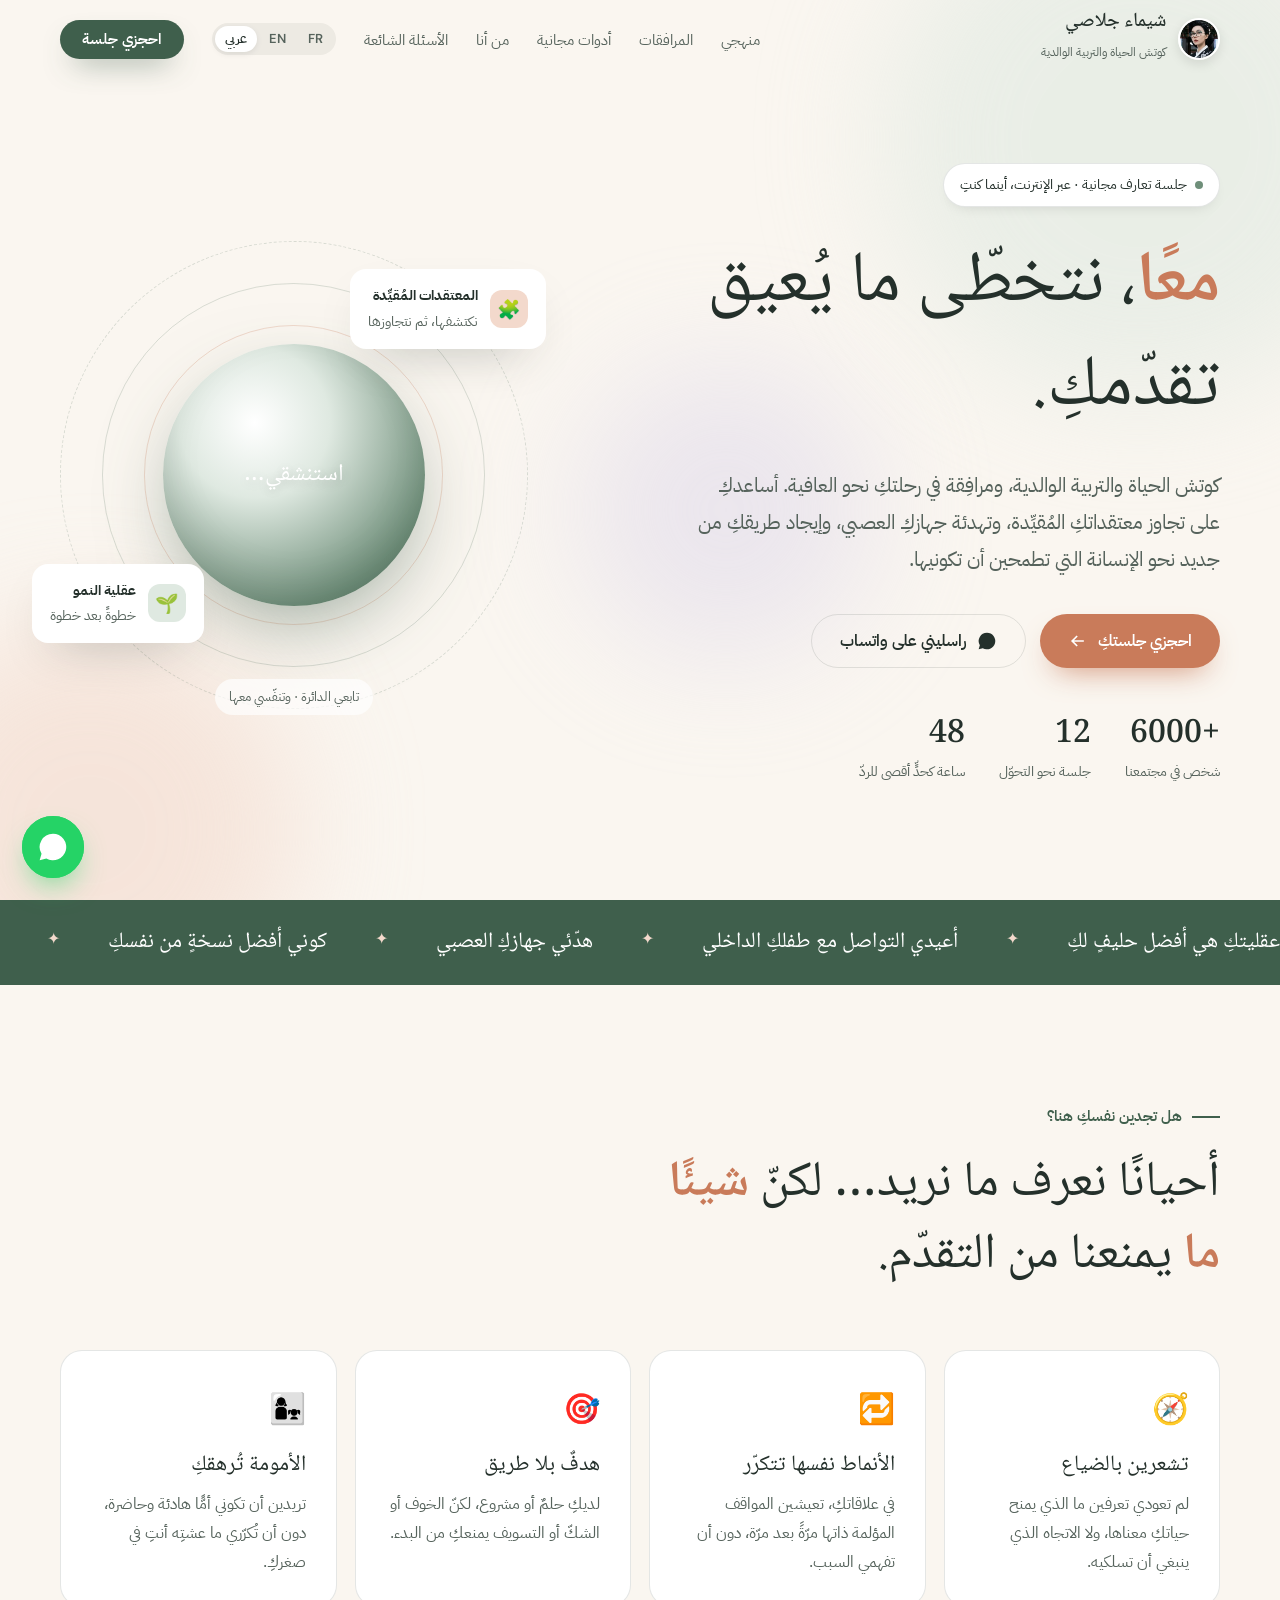
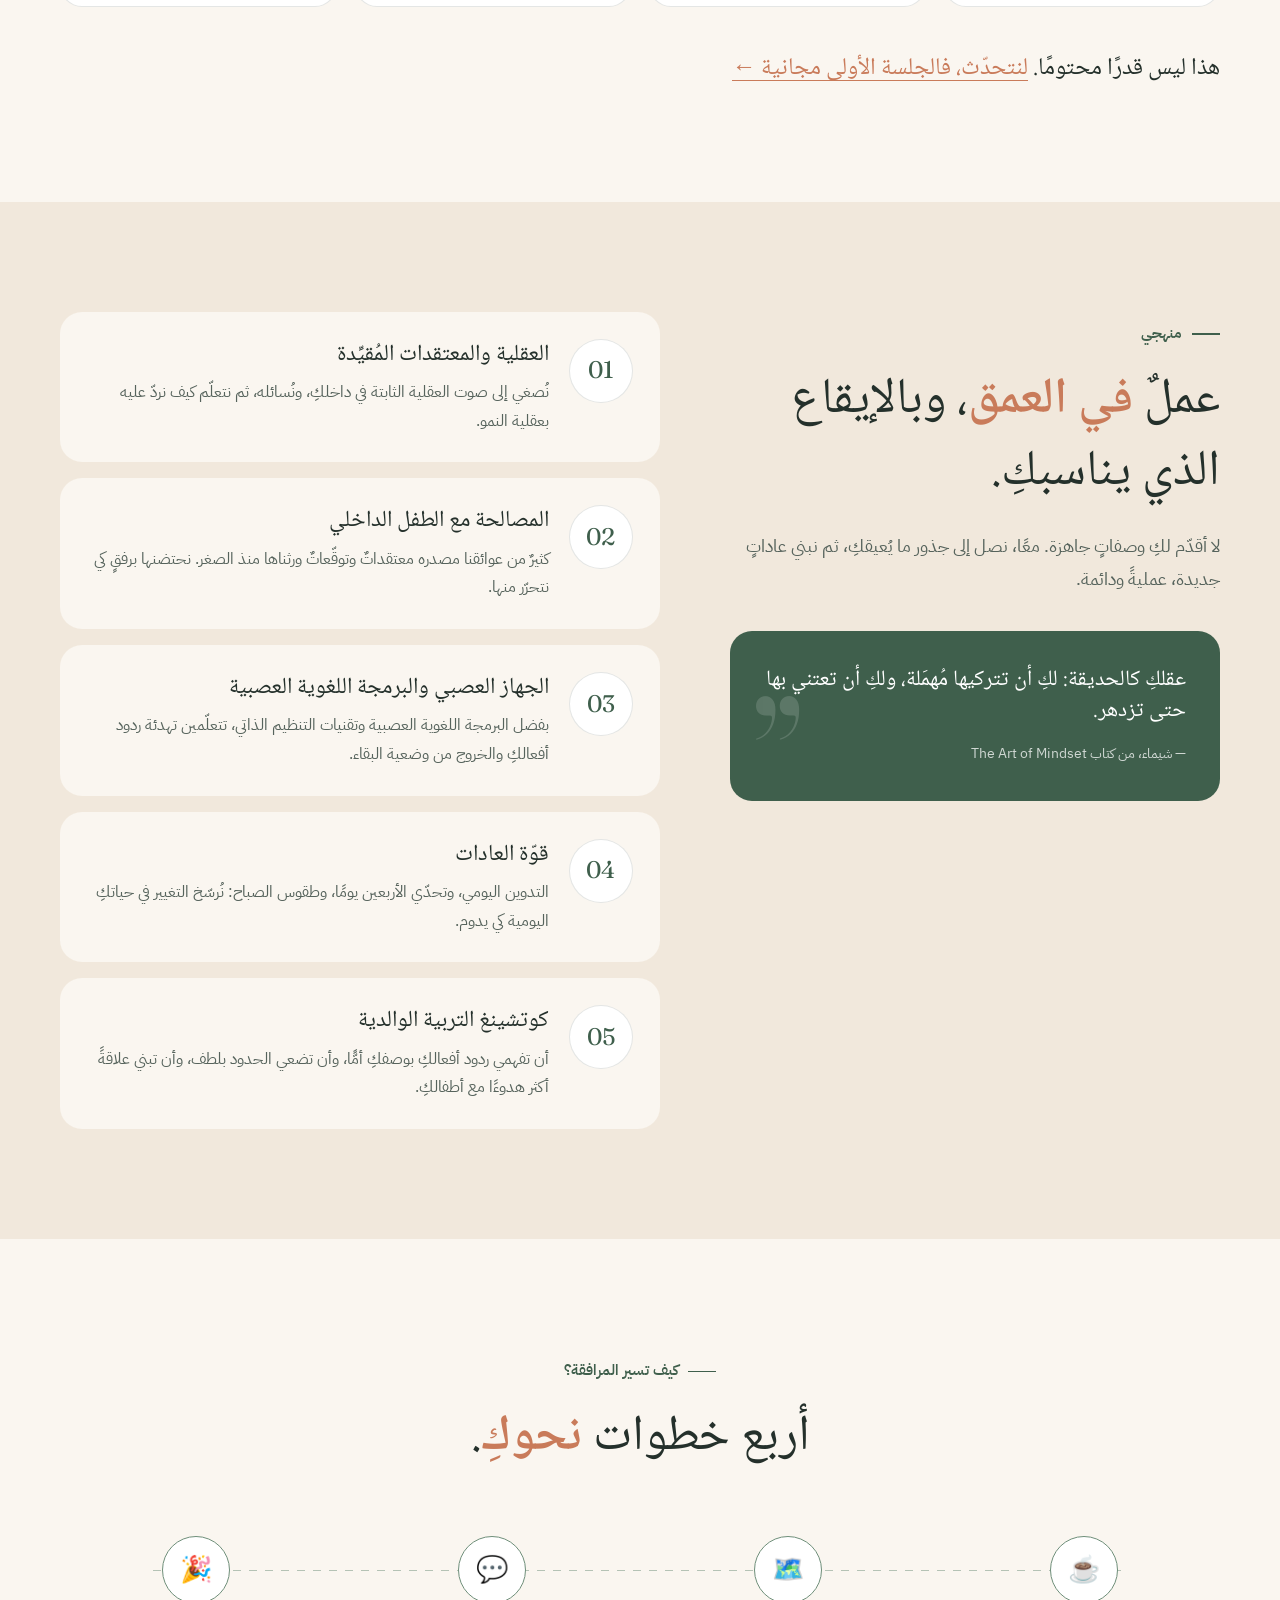
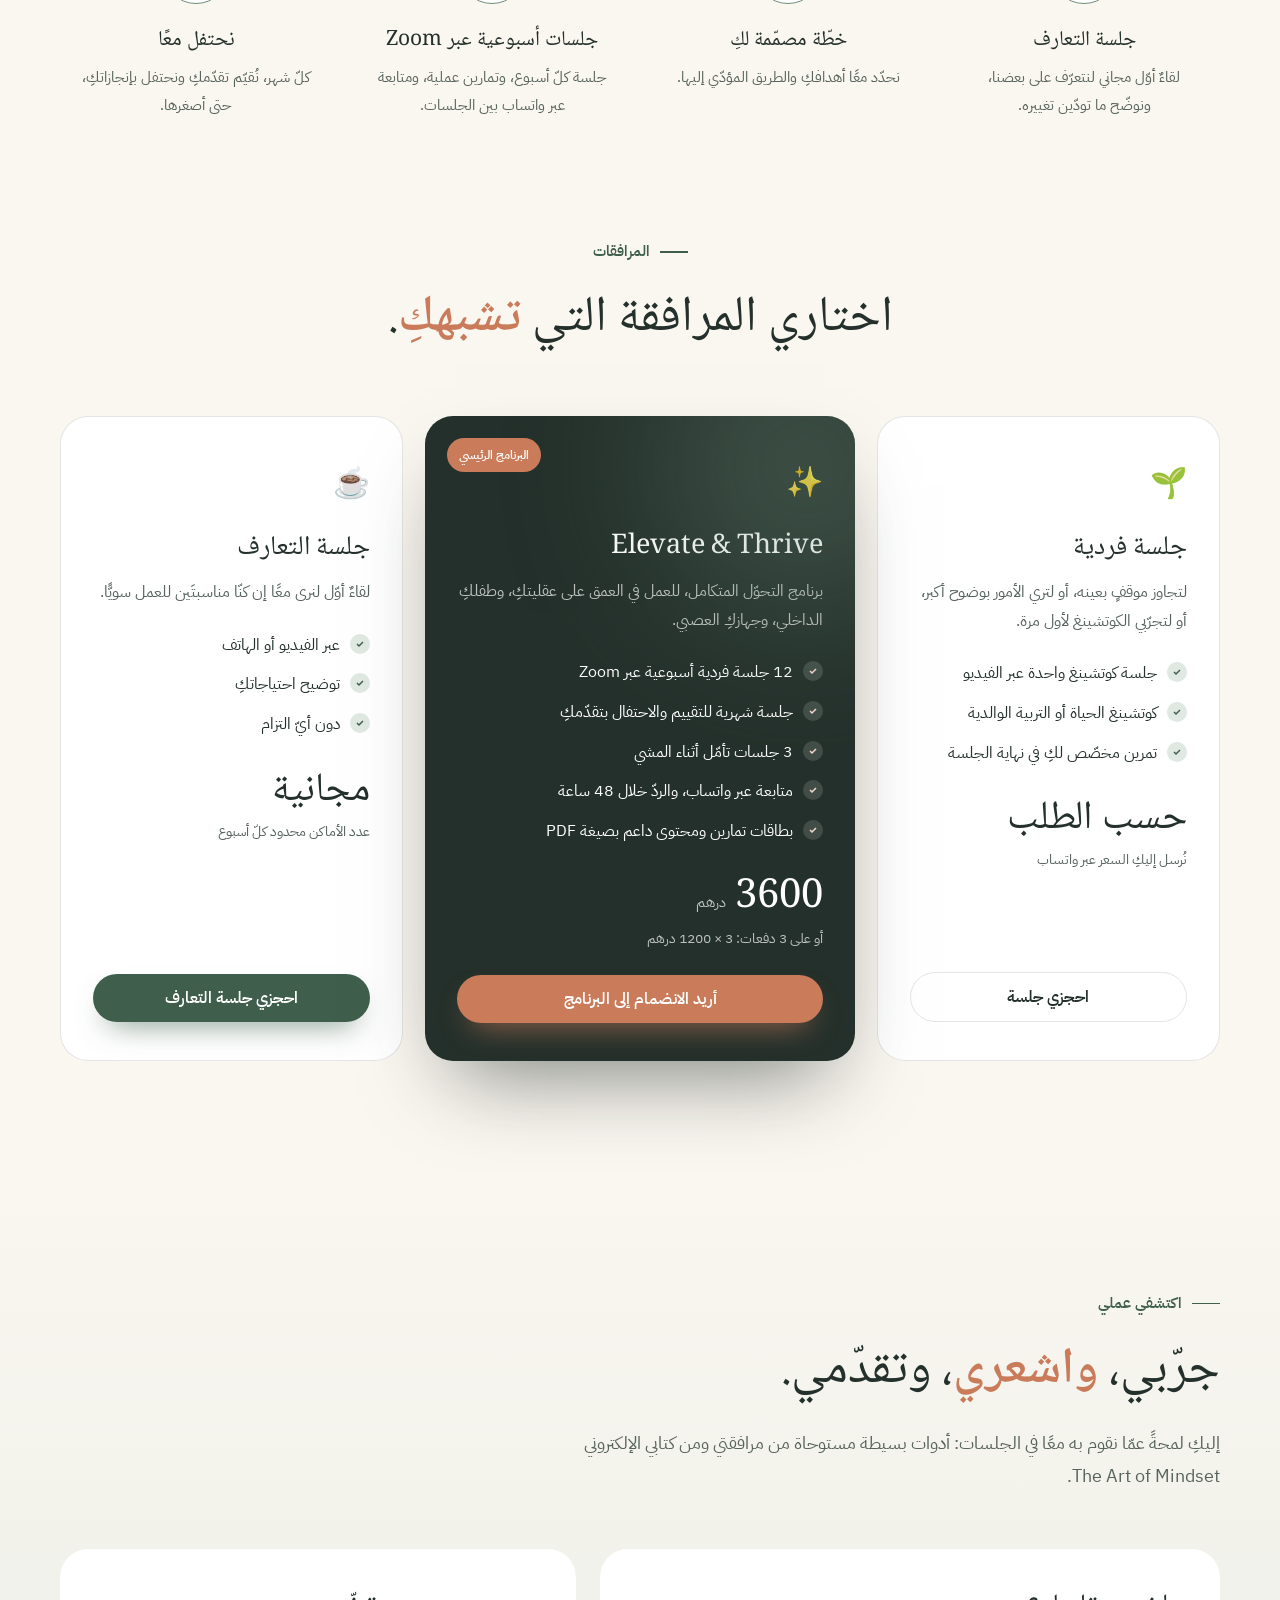
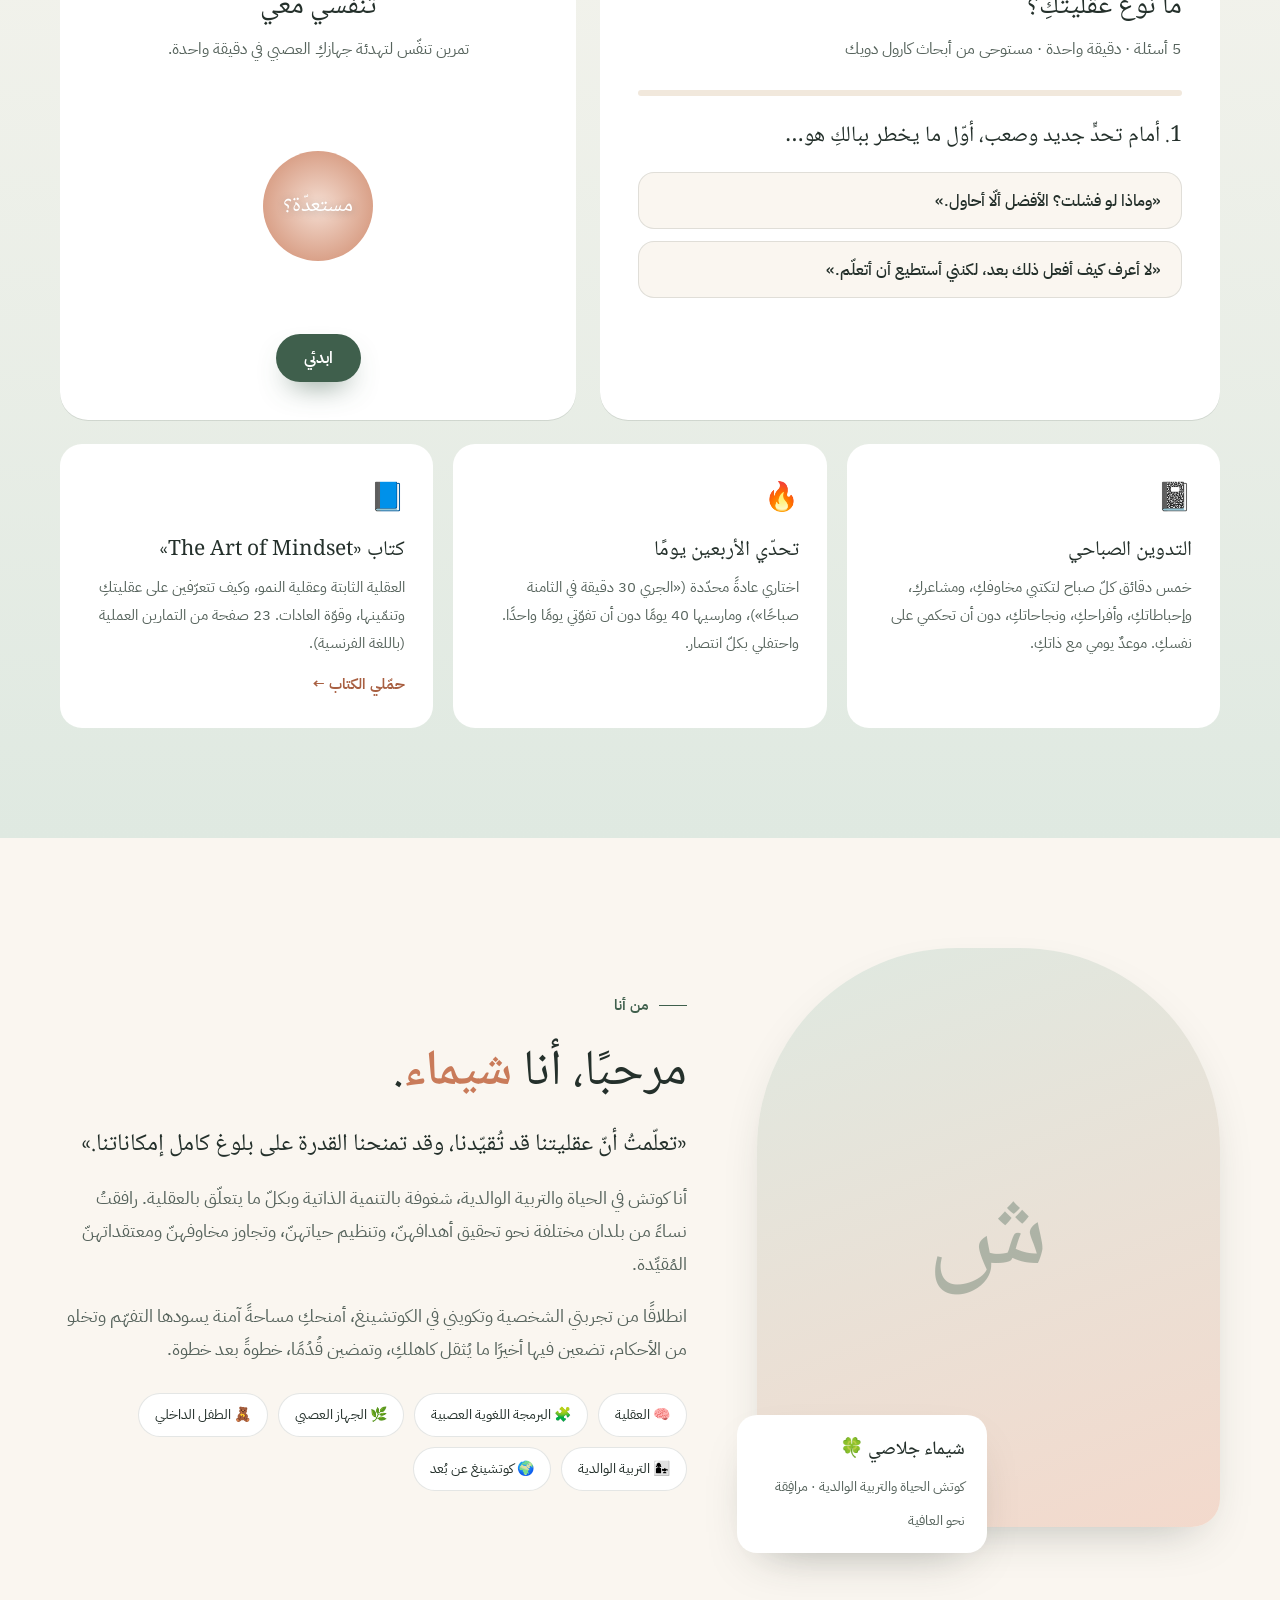
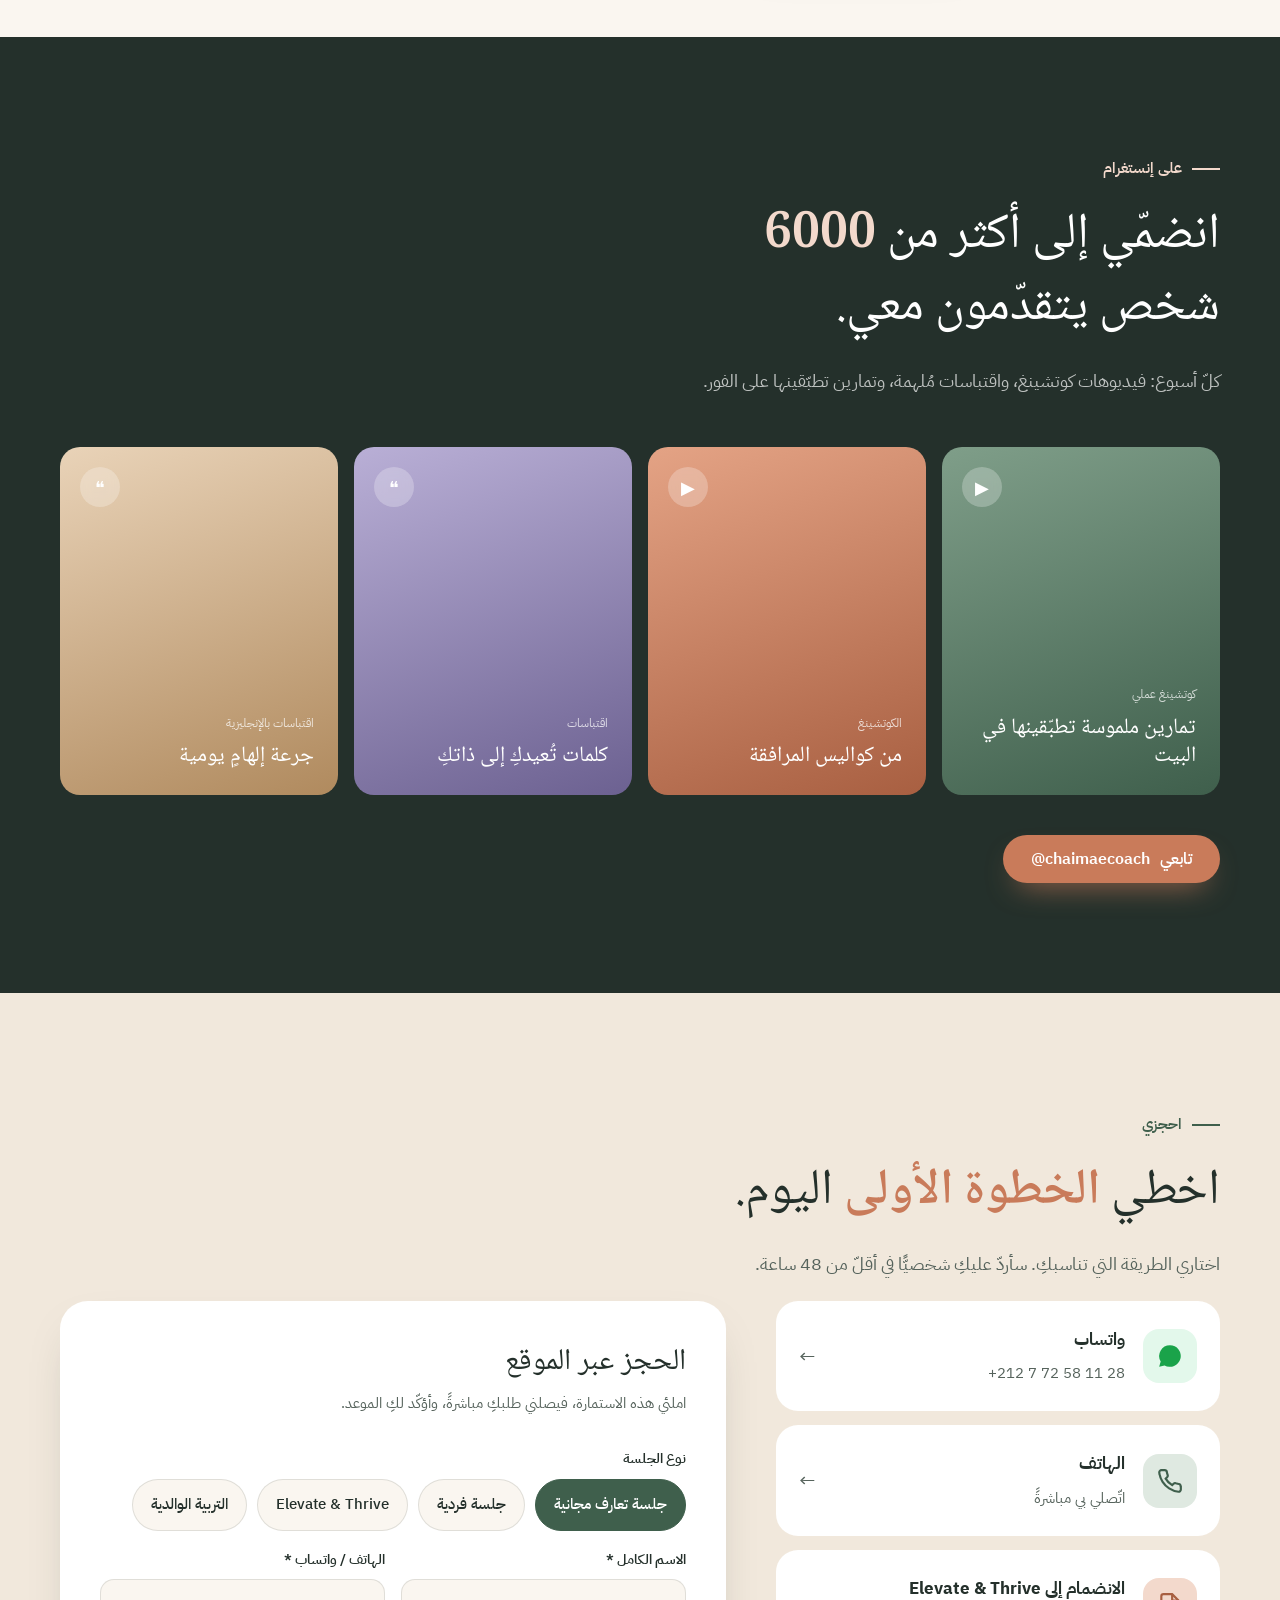
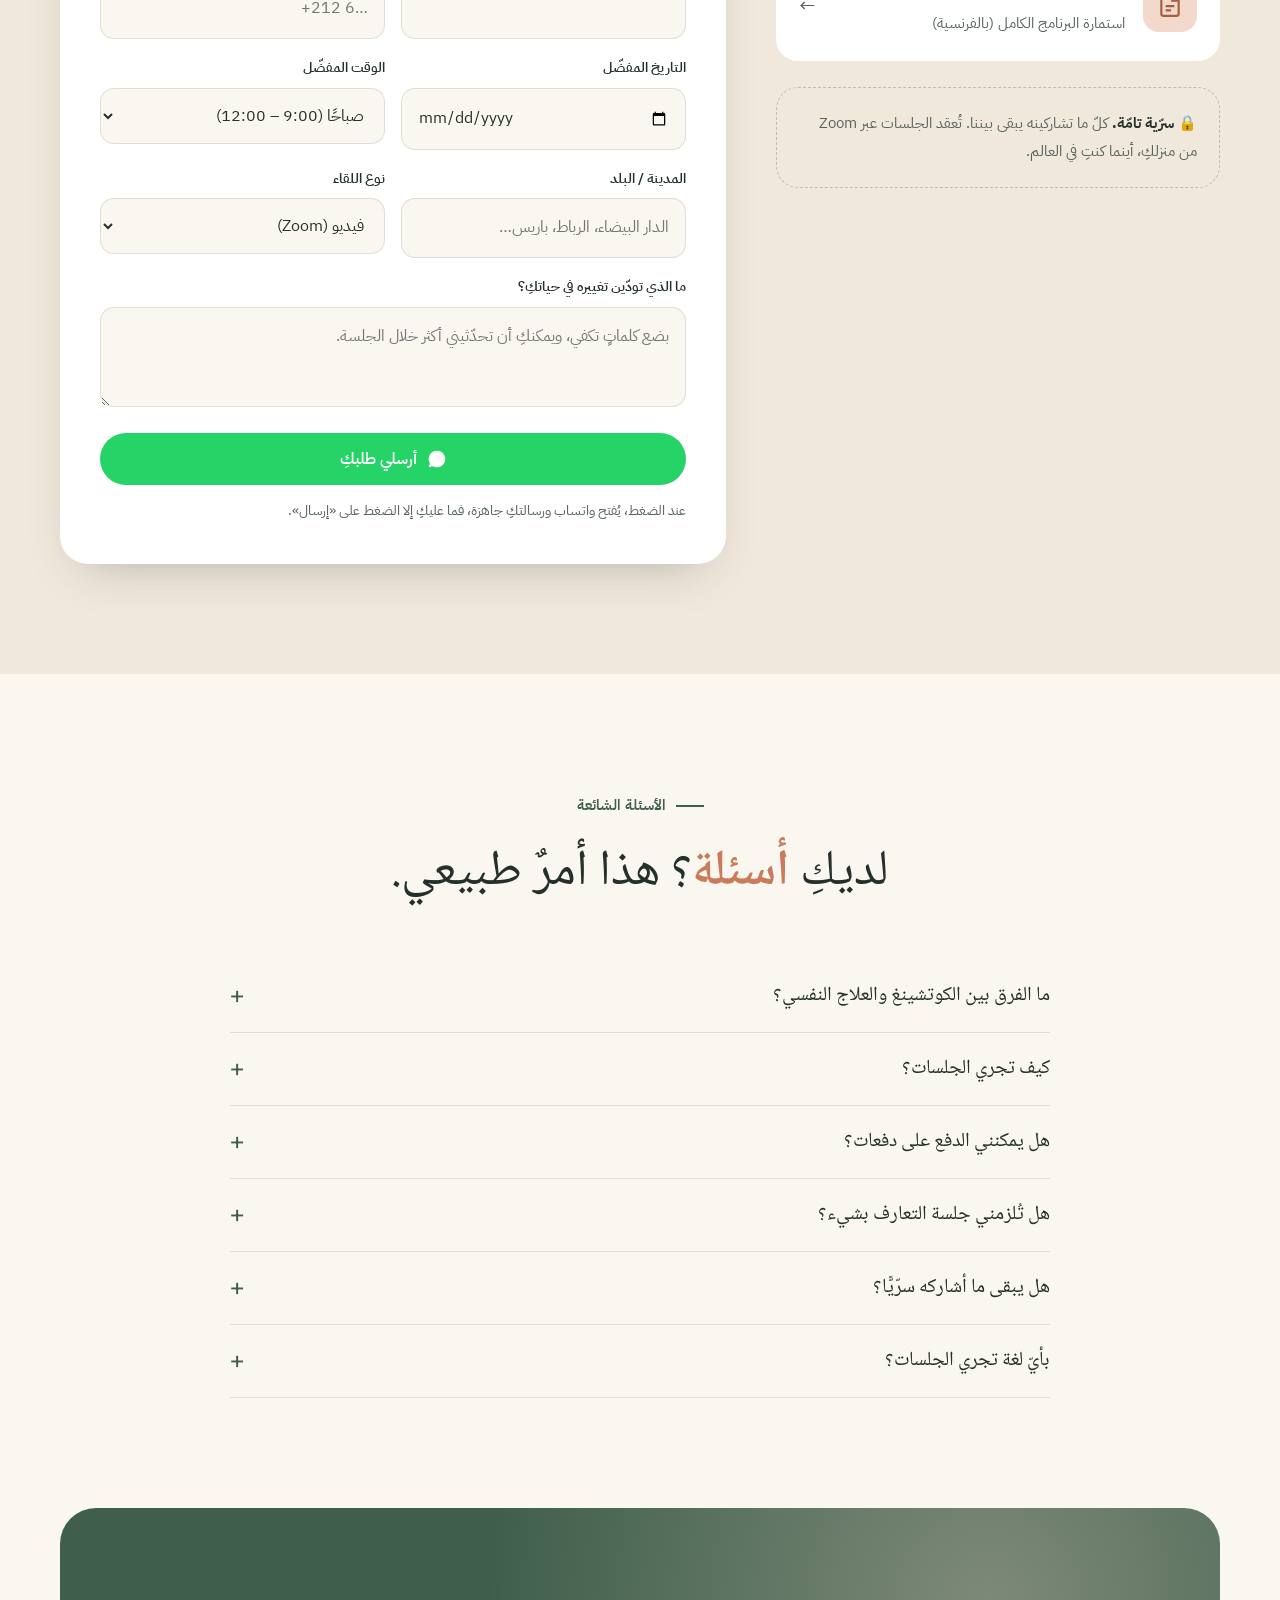
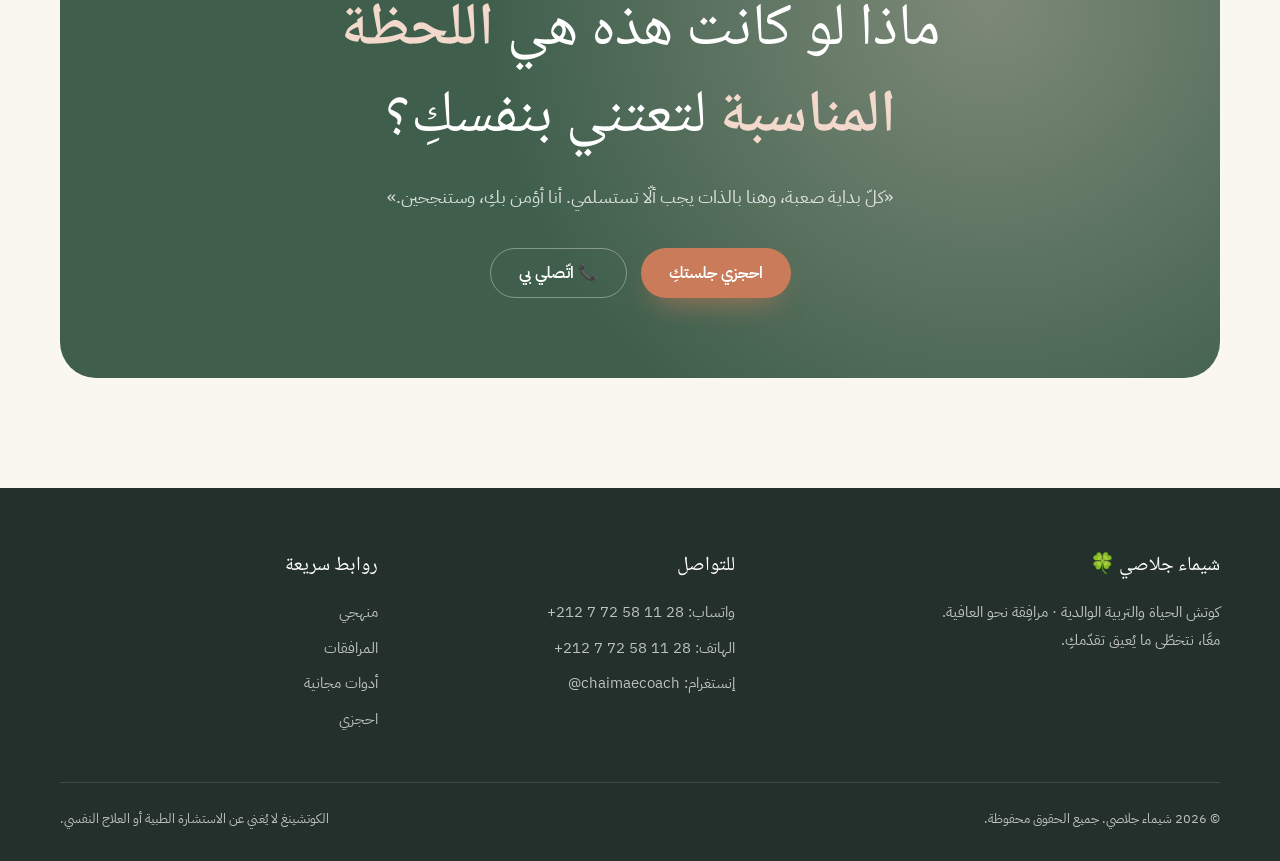
==== ar.html @ 4198bc7b "Chaimae Djelassi coaching website (FR / EN / AR)" ====
<!doctype html>
<html lang="ar" dir="rtl">
<head>
<meta charset="utf-8">
<meta name="viewport" content="width=device-width, initial-scale=1">
<title>شيماء جلاصي — كوتش الحياة والتربية الوالدية</title>
<meta name="description" content="كوتشينغ الحياة والتربية الوالدية ومرافقة نحو العافية مع شيماء جلاصي: العقلية، والمعتقدات المُقيِّدة، والطفل الداخلي، والبرمجة اللغوية العصبية. جلسات فردية عبر Zoom، أينما كنتِ في العالم.">
<meta property="og:title" content="شيماء جلاصي — معًا، نتخطّى ما يُعيق تقدّمكِ">
<meta property="og:description" content="كوتش الحياة والتربية الوالدية · مرافِقة نحو العافية. احجزي جلستكِ عبر الموقع أو الهاتف أو واتساب.">
<link rel="alternate" hreflang="fr" href="index.html">
<link rel="alternate" hreflang="en" href="en.html">
<link rel="alternate" hreflang="ar" href="ar.html">
<link rel="preconnect" href="https://fonts.googleapis.com">
<link rel="preconnect" href="https://fonts.gstatic.com" crossorigin>
<link href="https://fonts.googleapis.com/css2?family=Noto+Naskh+Arabic:wght@400;500;600&family=IBM+Plex+Sans+Arabic:wght@400;500;600&family=Fraunces:opsz,wght@9..144,400;9..144,500&family=DM+Sans:opsz,wght@9..40,400;9..40,600&display=swap" rel="stylesheet">
<link rel="stylesheet" href="style.css">
</head>
<body>

<header class="nav" id="nav">
  <div class="wrap">
    <a href="#top" class="logo">
      <img src="avatar.jpg" alt="شيماء جلاصي" onerror="this.style.display='none'">
      <div><b>شيماء جلاصي</b><small>كوتش الحياة والتربية الوالدية</small></div>
    </a>
    <ul class="nav-links" id="navLinks">
      <li><a href="#approach">منهجي</a></li>
      <li><a href="#programs">المرافقات</a></li>
      <li><a href="#tools">أدوات مجانية</a></li>
      <li><a href="#about">من أنا</a></li>
      <li><a href="#faq">الأسئلة الشائعة</a></li>
      <li class="lang"><a href="index.html" lang="fr">FR</a><a href="en.html" lang="en">EN</a><a href="ar.html" lang="ar" aria-current="page">عربي</a></li>
      <li><a href="#book" class="btn btn-primary">احجزي جلسة</a></li>
    </ul>
    <button class="burger" id="burger" aria-label="القائمة"><span></span><span></span><span></span></button>
  </div>
</header>

<main id="top">

<section class="hero">
  <div class="blob b1"></div><div class="blob b2"></div><div class="blob b3"></div>
  <div class="wrap hero-grid">
    <div>
      <div class="tag reveal"><i></i> جلسة تعارف مجانية · عبر الإنترنت، أينما كنتِ</div>
      <h1 class="reveal d1"><em>معًا</em>، نتخطّى ما يُعيق تقدّمكِ.</h1>
      <p class="lead reveal d2">كوتش الحياة والتربية الوالدية، ومرافِقة في رحلتكِ نحو العافية. أساعدكِ على تجاوز معتقداتكِ المُقيِّدة، وتهدئة جهازكِ العصبي، وإيجاد طريقكِ من جديد نحو الإنسانة التي تطمحين أن تكونيها.</p>
      <div class="hero-ctas reveal d3">
        <a href="#book" class="btn btn-clay">احجزي جلستكِ
          <svg class="arrow-ic" viewBox="0 0 24 24" fill="none" stroke="currentColor" stroke-width="2"><path d="M5 12h14M13 6l6 6-6 6"/></svg></a>
        <a href="#" class="btn btn-ghost" data-wa="مرحبًا شيماء 🌱 أودّ معرفة المزيد عن مرافقتكِ.">
          <svg viewBox="0 0 24 24" fill="currentColor"><path d="M17.5 14.4c-.3-.1-1.8-.9-2-1-.3-.1-.5-.1-.7.1-.2.3-.8 1-.9 1.2-.2.2-.3.2-.6.1-.3-.1-1.3-.5-2.4-1.5-.9-.8-1.5-1.8-1.7-2.1-.2-.3 0-.5.1-.6l.4-.5c.2-.2.2-.3.3-.5.1-.2.1-.4 0-.5l-.9-2.2c-.2-.6-.5-.5-.7-.5h-.6c-.2 0-.5.1-.8.4-.3.3-1 1-1 2.5s1.1 2.9 1.2 3.1c.1.2 2.1 3.2 5.1 4.5.7.3 1.3.5 1.7.6.7.2 1.4.2 1.9.1.6-.1 1.8-.7 2-1.4.2-.7.2-1.3.2-1.4-.1-.2-.3-.3-.6-.4zM12 2a10 10 0 00-8.6 15.1L2 22l5-1.3A10 10 0 1012 2z"/></svg>
          راسليني على واتساب</a>
      </div>
      <div class="hero-meta reveal d3">
        <div><b data-count="6000">0</b><span>شخص في مجتمعنا</span></div>
        <div><b>12</b><span>جلسة نحو التحوّل</span></div>
        <div><b>48</b><span>ساعة كحدٍّ أقصى للردّ</span></div>
      </div>
    </div>
    <div class="orb-wrap reveal d2">
      <div class="ring r1"></div><div class="ring r2"></div><div class="ring r3"></div>
      <div class="orb" title="تنفّسي معي"><span id="orbText">استنشقي…</span></div>
      <div class="float-card fc1"><div class="ic">🧩</div><div><b>المعتقدات المُقيِّدة</b><br><span style="color:var(--ink-soft)">نكتشفها، ثم نتجاوزها</span></div></div>
      <div class="float-card fc2"><div class="ic">🌱</div><div><b>عقلية النمو</b><br><span style="color:var(--ink-soft)">خطوةً بعد خطوة</span></div></div>
      <div class="orb-caption">تابعي الدائرة · وتنفّسي معها</div>
    </div>
  </div>
</section>

<div class="marquee" aria-hidden="true">
  <div class="marquee-track">
    <span>عقليتكِ هي أفضل حليفٍ لكِ</span><span>أعيدي التواصل مع طفلكِ الداخلي</span><span>هدّئي جهازكِ العصبي</span><span>كوني أفضل نسخةٍ من نفسكِ</span><span>كلّ بداية صعبة، فلا تستسلمي</span><span>أنا أؤمن بكِ</span>
    <span>عقليتكِ هي أفضل حليفٍ لكِ</span><span>أعيدي التواصل مع طفلكِ الداخلي</span><span>هدّئي جهازكِ العصبي</span><span>كوني أفضل نسخةٍ من نفسكِ</span><span>كلّ بداية صعبة، فلا تستسلمي</span><span>أنا أؤمن بكِ</span>
  </div>
</div>

<section>
  <div class="wrap">
    <div class="eyebrow reveal">هل تجدين نفسكِ هنا؟</div>
    <h2 class="sec-title reveal">أحيانًا نعرف ما نريد… لكنّ <em>شيئًا ما</em> يمنعنا من التقدّم.</h2>
    <div class="pains">
      <div class="pain reveal"><div class="emo">🧭</div><h3>تشعرين بالضياع</h3><p>لم تعودي تعرفين ما الذي يمنح حياتكِ معناها، ولا الاتجاه الذي ينبغي أن تسلكيه.</p></div>
      <div class="pain reveal d1"><div class="emo">🔁</div><h3>الأنماط نفسها تتكرّر</h3><p>في علاقاتكِ، تعيشين المواقف المؤلمة ذاتها مرّةً بعد مرّة، دون أن تفهمي السبب.</p></div>
      <div class="pain reveal d2"><div class="emo">🎯</div><h3>هدفٌ بلا طريق</h3><p>لديكِ حلمٌ أو مشروع، لكنّ الخوف أو الشكّ أو التسويف يمنعكِ من البدء.</p></div>
      <div class="pain reveal d3"><div class="emo">👩‍👧</div><h3>الأمومة تُرهقكِ</h3><p>تريدين أن تكوني أمًّا هادئة وحاضرة، دون أن تُكرّري ما عشتِه أنتِ في صغركِ.</p></div>
    </div>
    <p class="pain-cta reveal">هذا ليس قدرًا محتومًا. <a href="#book">لنتحدّث، فالجلسة الأولى مجانية ←</a></p>
  </div>
</section>

<section class="approach" id="approach">
  <div class="wrap approach-grid">
    <div class="sticky">
      <div class="eyebrow reveal">منهجي</div>
      <h2 class="sec-title reveal">عملٌ <em>في العمق</em>، وبالإيقاع الذي يناسبكِ.</h2>
      <p class="sec-lead reveal">لا أقدّم لكِ وصفاتٍ جاهزة. معًا، نصل إلى جذور ما يُعيقكِ، ثم نبني عاداتٍ جديدة، عمليةً ودائمة.</p>
      <div class="quote-card reveal">
        <p>عقلكِ كالحديقة: لكِ أن تتركيها مُهمَلة، ولكِ أن تعتني بها حتى تزدهر.</p>
        <small>— شيماء، من كتاب <span lang="en">The Art of Mindset</span></small>
      </div>
    </div>
    <div class="pillars">
      <div class="pillar reveal"><div class="num">01</div><div><h3>العقلية والمعتقدات المُقيِّدة</h3><p>نُصغي إلى صوت العقلية الثابتة في داخلكِ، ونُسائله، ثم نتعلّم كيف نردّ عليه بعقلية النمو.</p></div></div>
      <div class="pillar reveal"><div class="num">02</div><div><h3>المصالحة مع الطفل الداخلي</h3><p>كثيرٌ من عوائقنا مصدره معتقداتٌ وتوقّعاتٌ ورثناها منذ الصغر. نحتضنها برفقٍ كي نتحرّر منها.</p></div></div>
      <div class="pillar reveal"><div class="num">03</div><div><h3>الجهاز العصبي والبرمجة اللغوية العصبية</h3><p>بفضل البرمجة اللغوية العصبية وتقنيات التنظيم الذاتي، تتعلّمين تهدئة ردود أفعالكِ والخروج من وضعية البقاء.</p></div></div>
      <div class="pillar reveal"><div class="num">04</div><div><h3>قوّة العادات</h3><p>التدوين اليومي، وتحدّي الأربعين يومًا، وطقوس الصباح: نُرسّخ التغيير في حياتكِ اليومية كي يدوم.</p></div></div>
      <div class="pillar reveal"><div class="num">05</div><div><h3>كوتشينغ التربية الوالدية</h3><p>أن تفهمي ردود أفعالكِ بوصفكِ أمًّا، وأن تضعي الحدود بلطف، وأن تبني علاقةً أكثر هدوءًا مع أطفالكِ.</p></div></div>
    </div>
  </div>
</section>

<section>
  <div class="wrap center">
    <div class="eyebrow reveal">كيف تسير المرافقة؟</div>
    <h2 class="sec-title reveal">أربع خطوات <em>نحوكِ</em>.</h2>
    <div class="steps">
      <div class="step reveal"><div class="dot">☕</div><h3>جلسة التعارف</h3><p>لقاءٌ أوّل مجاني لنتعرّف على بعضنا، ونوضّح ما تودّين تغييره.</p></div>
      <div class="step reveal d1"><div class="dot">🗺️</div><h3>خطّة مصمّمة لكِ</h3><p>نحدّد معًا أهدافكِ والطريق المؤدّي إليها.</p></div>
      <div class="step reveal d2"><div class="dot">💬</div><h3>جلسات أسبوعية عبر Zoom</h3><p>جلسة كلّ أسبوع، وتمارين عملية، ومتابعة عبر واتساب بين الجلسات.</p></div>
      <div class="step reveal d3"><div class="dot">🎉</div><h3>نحتفل معًا</h3><p>كلّ شهر، نُقيّم تقدّمكِ ونحتفل بإنجازاتكِ، حتى أصغرها.</p></div>
    </div>
  </div>
</section>

<section id="programs" style="padding-top:0">
  <div class="wrap center">
    <div class="eyebrow reveal">المرافقات</div>
    <h2 class="sec-title reveal">اختاري المرافقة التي <em>تشبهكِ</em>.</h2>
    <div class="offers">
      <div class="offer reveal">
        <div class="ic">🌱</div>
        <h3>جلسة فردية</h3>
        <p class="desc">لتجاوز موقفٍ بعينه، أو لتري الأمور بوضوح أكبر، أو لتجرّبي الكوتشينغ لأول مرة.</p>
        <ul><li>جلسة كوتشينغ واحدة عبر الفيديو</li><li>كوتشينغ الحياة أو التربية الوالدية</li><li>تمرين مخصّص لكِ في نهاية الجلسة</li></ul>
        <div class="price">حسب الطلب</div>
        <p class="price-note">نُرسل إليكِ السعر عبر واتساب</p>
        <a href="#book" class="btn btn-ghost" data-service="s2">احجزي جلسة</a>
      </div>
      <div class="offer featured reveal d1">
        <span class="badge">البرنامج الرئيسي</span>
        <div class="ic">✨</div>
        <h3>Elevate & Thrive</h3>
        <p class="desc">برنامج التحوّل المتكامل، للعمل في العمق على عقليتكِ، وطفلكِ الداخلي، وجهازكِ العصبي.</p>
        <ul>
          <li>12 جلسة فردية أسبوعية عبر Zoom</li>
          <li>جلسة شهرية للتقييم والاحتفال بتقدّمكِ</li>
          <li>3 جلسات تأمّل أثناء المشي</li>
          <li>متابعة عبر واتساب، والردّ خلال 48 ساعة</li>
          <li>بطاقات تمارين ومحتوى داعم بصيغة PDF</li>
        </ul>
        <div class="price">3600 <small>درهم</small></div>
        <p class="price-note">أو على 3 دفعات: 3 × 1200 درهم</p>
        <a href="#book" class="btn btn-clay" data-service="s3">أريد الانضمام إلى البرنامج</a>
      </div>
      <div class="offer reveal d2">
        <div class="ic">☕</div>
        <h3>جلسة التعارف</h3>
        <p class="desc">لقاءٌ أوّل لنرى معًا إن كنّا مناسبتَين للعمل سويًّا.</p>
        <ul><li>عبر الفيديو أو الهاتف</li><li>توضيح احتياجاتكِ</li><li>دون أيّ التزام</li></ul>
        <div class="price">مجانية</div>
        <p class="price-note">عدد الأماكن محدود كلّ أسبوع</p>
        <a href="#book" class="btn btn-primary" data-service="s1">احجزي جلسة التعارف</a>
      </div>
    </div>
  </div>
</section>

<section class="work" id="tools">
  <div class="wrap">
    <div class="eyebrow reveal">اكتشفي عملي</div>
    <h2 class="sec-title reveal">جرّبي، <em>واشعري</em>، وتقدّمي.</h2>
    <p class="sec-lead reveal">إليكِ لمحةً عمّا نقوم به معًا في الجلسات: أدوات بسيطة مستوحاة من مرافقتي ومن كتابي الإلكتروني <span lang="en">The Art of Mindset</span>.</p>
    <div class="tools">
      <div class="card reveal" id="quiz">
        <h3>ما نوع عقليتكِ؟</h3>
        <p class="sub">5 أسئلة · دقيقة واحدة · مستوحى من أبحاث كارول دويك</p>
        <div class="q-progress"><i id="qBar"></i></div>
        <div id="qBox"></div>
      </div>
      <div class="card breath reveal d1">
        <h3>تنفّسي معي</h3>
        <p class="sub">تمرين تنفّس لتهدئة جهازكِ العصبي في دقيقة واحدة.</p>
        <div class="bcircle" id="bc"><b id="bText">مستعدّة؟</b></div>
        <button class="btn btn-primary" id="bBtn">ابدئي</button>
      </div>
    </div>
    <div class="mini-tools">
      <div class="mini reveal"><div class="ic">📓</div><h3>التدوين الصباحي</h3><p>خمس دقائق كلّ صباح لتكتبي مخاوفكِ، ومشاعركِ، وإحباطاتكِ، وأفراحكِ، ونجاحاتكِ، دون أن تحكمي على نفسكِ. موعدٌ يومي مع ذاتكِ.</p></div>
      <div class="mini reveal d1"><div class="ic">🔥</div><h3>تحدّي الأربعين يومًا</h3><p>اختاري عادةً محدّدة («الجري 30 دقيقة في الثامنة صباحًا»)، ومارسيها 40 يومًا دون أن تفوّتي يومًا واحدًا. واحتفلي بكلّ انتصار.</p></div>
      <div class="mini reveal d2"><div class="ic">📘</div><h3>كتاب «<span lang="en">The Art of Mindset</span>»</h3><p>العقلية الثابتة وعقلية النمو، وكيف تتعرّفين على عقليتكِ وتنمّينها، وقوّة العادات. 23 صفحة من التمارين العملية (باللغة الفرنسية).</p><a href="https://drive.google.com/file/d/1goQNokmmLUfJYNcT9sIo1eWRXTo8qUcu/view" target="_blank" rel="noopener">حمّلي الكتاب ←</a></div>
    </div>
  </div>
</section>

<section id="about">
  <div class="wrap about-grid">
    <div class="portrait-wrap reveal">
      <div class="portrait">
        <div class="mono">ش</div>
        <img src="photo.jpg" alt="صورة شيماء جلاصي" onerror="this.remove()">
      </div>
      <div class="sig"><b>شيماء جلاصي 🍀</b><span>كوتش الحياة والتربية الوالدية · مرافِقة نحو العافية</span></div>
    </div>
    <div class="about-text">
      <div class="eyebrow reveal">من أنا</div>
      <h2 class="sec-title reveal">مرحبًا، أنا <em>شيماء</em>.</h2>
      <p class="big reveal">«تعلّمتُ أنّ عقليتنا قد تُقيّدنا، وقد تمنحنا القدرة على بلوغ كامل إمكاناتنا.»</p>
      <p class="reveal">أنا كوتش في الحياة والتربية الوالدية، شغوفة بالتنمية الذاتية وبكلّ ما يتعلّق بالعقلية. رافقتُ نساءً من بلدان مختلفة نحو تحقيق أهدافهنّ، وتنظيم حياتهنّ، وتجاوز مخاوفهنّ ومعتقداتهنّ المُقيِّدة.</p>
      <p class="reveal">انطلاقًا من تجربتي الشخصية وتكويني في الكوتشينغ، أمنحكِ مساحةً آمنة يسودها التفهّم وتخلو من الأحكام، تضعين فيها أخيرًا ما يُثقل كاهلكِ، وتمضين قُدُمًا، خطوةً بعد خطوة.</p>
      <div class="chips reveal">
        <span>🧠 العقلية</span><span>🧩 البرمجة اللغوية العصبية</span><span>🌿 الجهاز العصبي</span><span>🧸 الطفل الداخلي</span><span>👩‍👧 التربية الوالدية</span><span>🌍 كوتشينغ عن بُعد</span>
      </div>
    </div>
  </div>
</section>

<section class="insta">
  <div class="wrap">
    <div class="eyebrow reveal">على إنستغرام</div>
    <h2 class="sec-title reveal" style="max-width:20ch">انضمّي إلى أكثر من <em>6000</em> شخص يتقدّمون معي.</h2>
    <p class="sec-lead reveal">كلّ أسبوع: فيديوهات كوتشينغ، واقتباسات مُلهمة، وتمارين تطبّقينها على الفور.</p>
    <div class="insta-row">
      <a class="insta-tile t1 reveal" href="https://www.instagram.com/chaimaecoach/" target="_blank" rel="noopener"><div class="play">▶</div><div class="k">كوتشينغ عملي</div><p>تمارين ملموسة تطبّقينها في البيت</p></a>
      <a class="insta-tile t2 reveal d1" href="https://www.instagram.com/chaimaecoach/" target="_blank" rel="noopener"><div class="play">▶</div><div class="k">الكوتشينغ</div><p>من كواليس المرافقة</p></a>
      <a class="insta-tile t3 reveal d2" href="https://www.instagram.com/chaimaecoach/" target="_blank" rel="noopener"><div class="play">❝</div><div class="k">اقتباسات</div><p>كلمات تُعيدكِ إلى ذاتكِ</p></a>
      <a class="insta-tile t4 reveal d3" href="https://www.instagram.com/chaimaecoach/" target="_blank" rel="noopener"><div class="play">❝</div><div class="k">اقتباسات بالإنجليزية</div><p>جرعة إلهامٍ يومية</p></a>
    </div>
    <div style="margin-top:40px" class="reveal"><a href="https://www.instagram.com/chaimaecoach/" target="_blank" rel="noopener" class="btn btn-clay">تابعي <span class="ltr">@chaimaecoach</span></a></div>
  </div>
</section>

<section class="booking" id="book">
  <div class="wrap">
    <div class="eyebrow reveal">احجزي</div>
    <h2 class="sec-title reveal">اخطي <em>الخطوة الأولى</em> اليوم.</h2>
    <p class="sec-lead reveal">اختاري الطريقة التي تناسبكِ. سأردّ عليكِ شخصيًّا في أقلّ من 48 ساعة.</p>
    <div class="book-grid">
      <div>
        <div class="channels">
          <a class="channel ch-wa reveal" href="#" data-wa="مرحبًا شيماء 🌱 أودّ حجز جلسة كوتشينغ.">
            <div class="ic"><svg viewBox="0 0 24 24" fill="currentColor"><path d="M17.5 14.4c-.3-.1-1.8-.9-2-1-.3-.1-.5-.1-.7.1-.2.3-.8 1-.9 1.2-.2.2-.3.2-.6.1-.3-.1-1.3-.5-2.4-1.5-.9-.8-1.5-1.8-1.7-2.1-.2-.3 0-.5.1-.6l.4-.5c.2-.2.2-.3.3-.5.1-.2.1-.4 0-.5l-.9-2.2c-.2-.6-.5-.5-.7-.5h-.6c-.2 0-.5.1-.8.4-.3.3-1 1-1 2.5s1.1 2.9 1.2 3.1c.1.2 2.1 3.2 5.1 4.5.7.3 1.3.5 1.7.6.7.2 1.4.2 1.9.1.6-.1 1.8-.7 2-1.4.2-.7.2-1.3.2-1.4-.1-.2-.3-.3-.6-.4zM12 2a10 10 0 00-8.6 15.1L2 22l5-1.3A10 10 0 1012 2z"/></svg></div>
            <div><b>واتساب</b><span class="ltr">+212 7 72 58 11 28</span></div><div class="arrow">←</div>
          </a>
          <a class="channel ch-tel reveal d1" href="tel:+212772581128">
            <div class="ic"><svg viewBox="0 0 24 24" fill="none" stroke="currentColor" stroke-width="2"><path d="M22 16.9v3a2 2 0 01-2.2 2 19.8 19.8 0 01-8.6-3.1 19.5 19.5 0 01-6-6A19.8 19.8 0 012.1 4.2 2 2 0 014.1 2h3a2 2 0 012 1.7c.1.9.4 1.8.7 2.7a2 2 0 01-.5 2.1L8 9.8a16 16 0 006 6l1.3-1.3a2 2 0 012.1-.4c.9.3 1.8.6 2.7.7a2 2 0 011.7 2z"/></svg></div>
            <div><b>الهاتف</b><span>اتّصلي بي مباشرةً</span></div><div class="arrow">←</div>
          </a>
          <a class="channel ch-form reveal d2" href="https://docs.google.com/forms/d/1T8sG-NspnXxLTr1F48kehmYdIZ1re1XodQZBNUy5T8s/viewform" target="_blank" rel="noopener">
            <div class="ic"><svg viewBox="0 0 24 24" fill="none" stroke="currentColor" stroke-width="2"><path d="M14 2H6a2 2 0 00-2 2v16a2 2 0 002 2h12a2 2 0 002-2V8z"/><path d="M14 2v6h6M8 13h8M8 17h5"/></svg></div>
            <div><b>الانضمام إلى Elevate & Thrive</b><span>استمارة البرنامج الكامل (بالفرنسية)</span></div><div class="arrow">←</div>
          </a>
        </div>
        <div class="reassure reveal">
          <b>🔒 سرّية تامّة.</b> كلّ ما تشاركينه يبقى بيننا. تُعقد الجلسات عبر Zoom من منزلكِ، أينما كنتِ في العالم.
        </div>
      </div>

      <form class="book reveal d1" id="bookForm" novalidate>
        <h3>الحجز عبر الموقع</h3>
        <p class="sub">املئي هذه الاستمارة، فيصلني طلبكِ مباشرةً، وأؤكّد لكِ الموعد.</p>
        <div class="fgrid">
          <div class="field full">
            <label>نوع الجلسة</label>
            <div class="pills">
              <input type="radio" name="service" id="s1" value="جلسة تعارف مجانية" checked><label for="s1">جلسة تعارف مجانية</label>
              <input type="radio" name="service" id="s2" value="جلسة فردية"><label for="s2">جلسة فردية</label>
              <input type="radio" name="service" id="s3" value="برنامج Elevate & Thrive"><label for="s3">Elevate & Thrive</label>
              <input type="radio" name="service" id="s4" value="كوتشينغ التربية الوالدية"><label for="s4">التربية الوالدية</label>
            </div>
          </div>
          <div class="field"><label for="fName">الاسم الكامل *</label><input id="fName" name="name" autocomplete="name" required></div>
          <div class="field"><label for="fPhone">الهاتف / واتساب *</label><input id="fPhone" name="phone" type="tel" autocomplete="tel" placeholder="+212 6…" required></div>
          <div class="field"><label for="fDate">التاريخ المفضّل</label><input id="fDate" name="date" type="date"></div>
          <div class="field"><label for="fTime">الوقت المفضّل</label>
            <select id="fTime" name="time"><option>صباحًا (9:00 – 12:00)</option><option>بعد الظهر (13:00 – 17:00)</option><option>مساءً (18:00 – 21:00)</option><option>أيّ وقت يناسب</option></select></div>
          <div class="field"><label for="fCountry">المدينة / البلد</label><input id="fCountry" name="country" placeholder="الدار البيضاء، الرباط، باريس…"></div>
          <div class="field"><label for="fMode">نوع اللقاء</label>
            <select id="fMode" name="mode"><option>فيديو (Zoom)</option><option>مكالمة هاتفية</option></select></div>
          <div class="field full"><label for="fMsg">ما الذي تودّين تغييره في حياتكِ؟</label><textarea id="fMsg" name="msg" placeholder="بضع كلماتٍ تكفي، ويمكنكِ أن تحدّثيني أكثر خلال الجلسة."></textarea></div>
        </div>
        <div class="form-actions">
          <button type="submit" class="btn btn-wa">
            <svg viewBox="0 0 24 24" fill="currentColor"><path d="M17.5 14.4c-.3-.1-1.8-.9-2-1-.3-.1-.5-.1-.7.1-.2.3-.8 1-.9 1.2-.2.2-.3.2-.6.1-.3-.1-1.3-.5-2.4-1.5-.9-.8-1.5-1.8-1.7-2.1-.2-.3 0-.5.1-.6l.4-.5c.2-.2.2-.3.3-.5.1-.2.1-.4 0-.5l-.9-2.2c-.2-.6-.5-.5-.7-.5h-.6c-.2 0-.5.1-.8.4-.3.3-1 1-1 2.5s1.1 2.9 1.2 3.1c.1.2 2.1 3.2 5.1 4.5.7.3 1.3.5 1.7.6.7.2 1.4.2 1.9.1.6-.1 1.8-.7 2-1.4.2-.7.2-1.3.2-1.4-.1-.2-.3-.3-.6-.4zM12 2a10 10 0 00-8.6 15.1L2 22l5-1.3A10 10 0 1012 2z"/></svg>
            أرسلي طلبكِ</button>
        </div>
        <p class="err" id="formErr">يُرجى كتابة اسمكِ ورقم هاتفكِ.</p>
        <p class="form-note">عند الضغط، يُفتح واتساب ورسالتكِ جاهزة، فما عليكِ إلا الضغط على «إرسال».</p>
      </form>
    </div>
  </div>
</section>

<section id="faq">
  <div class="wrap">
    <div class="center">
      <div class="eyebrow reveal">الأسئلة الشائعة</div>
      <h2 class="sec-title reveal">لديكِ <em>أسئلة</em>؟ هذا أمرٌ طبيعي.</h2>
    </div>
    <div class="faq">
      <details class="reveal"><summary>ما الفرق بين الكوتشينغ والعلاج النفسي؟</summary><p>يركّز الكوتشينغ على الحاضر وعلى الفعل: توضيح أهدافكِ، وتجاوز ما يُعيقكِ، وبناء عاداتٍ جديدة. وهو لا يُغني عن المتابعة الطبية أو النفسية؛ فإن تطلّب وضعكِ ذلك، سأوجّهكِ إلى مختصّ.</p></details>
      <details class="reveal"><summary>كيف تجري الجلسات؟</summary><p>تُعقد الجلسات عبر Zoom، بمعدّل جلسة واحدة في الأسبوع ضمن البرنامج، ويمكنكِ حضورها من أيّ مكان في العالم. وبين الجلسات، تطبّقين تمارين عملية، وأبقى متاحةً لكِ عبر واتساب.</p></details>
      <details class="reveal"><summary>هل يمكنني الدفع على دفعات؟</summary><p>نعم. يمكنكِ دفع ثمن برنامج Elevate & Thrive (3600 درهم) دفعةً واحدة، أو على 3 دفعات قيمة كلٍّ منها 1200 درهم.</p></details>
      <details class="reveal"><summary>هل تُلزمني جلسة التعارف بشيء؟</summary><p>لا، فهي دون أيّ التزام. إنها فرصة لنتعارف، ولأفهم ما تمرّين به، ولنرى معًا إن كانت مرافقتي تناسبكِ.</p></details>
      <details class="reveal"><summary>هل يبقى ما أشاركه سرّيًّا؟</summary><p>بكلّ تأكيد. كلّ ما يُقال في الجلسة يبقى بيننا. دوري أن أوفّر لكِ مساحةً آمنة، يسودها التفهّم وتخلو من الأحكام.</p></details>
      <details class="reveal"><summary>بأيّ لغة تجري الجلسات؟</summary><p>تجري الجلسات أساسًا باللغة الفرنسية. وإن كنتِ تفضّلين العربية أو لغةً أخرى، راسليني على واتساب ونتّفق على ما يناسبكِ.</p></details>
    </div>
  </div>
</section>

<section class="final">
  <div class="wrap">
    <div class="final-box reveal">
      <h2>ماذا لو كانت هذه هي <em>اللحظة المناسبة</em> لتعتني بنفسكِ؟</h2>
      <p>«كلّ بداية صعبة، وهنا بالذات يجب ألّا تستسلمي. أنا أؤمن بكِ، وستنجحين.»</p>
      <div class="row">
        <a href="#book" class="btn btn-clay">احجزي جلستكِ</a>
        <a href="tel:+212772581128" class="btn btn-ghost">📞 اتّصلي بي</a>
      </div>
    </div>
  </div>
</section>

</main>

<footer>
  <div class="wrap">
    <div class="foot">
      <div>
        <h4>شيماء جلاصي 🍀</h4>
        <p>كوتش الحياة والتربية الوالدية · مرافِقة نحو العافية.<br>معًا، نتخطّى ما يُعيق تقدّمكِ.</p>
      </div>
      <div>
        <h4>للتواصل</h4>
        <a href="#" data-wa="مرحبًا شيماء 🌱">واتساب: <span class="ltr">+212 7 72 58 11 28</span></a>
        <a href="tel:+212772581128">الهاتف: <span class="ltr">+212 7 72 58 11 28</span></a>
        <a href="https://www.instagram.com/chaimaecoach/" target="_blank" rel="noopener">إنستغرام: <span class="ltr">@chaimaecoach</span></a>
      </div>
      <div>
        <h4>روابط سريعة</h4>
        <a href="#approach">منهجي</a>
        <a href="#programs">المرافقات</a>
        <a href="#tools">أدوات مجانية</a>
        <a href="#book">احجزي</a>
      </div>
    </div>
    <div class="disclaimer">
      <span>© <span id="yr"></span> شيماء جلاصي. جميع الحقوق محفوظة.</span>
      <span>الكوتشينغ لا يُغني عن الاستشارة الطبية أو العلاج النفسي.</span>
    </div>
  </div>
</footer>

<a href="#" class="fab" data-wa="مرحبًا شيماء 🌱 أودّ معرفة المزيد عن مرافقتكِ." aria-label="راسليني على واتساب">
  <span class="fab-tip">لديكِ سؤال؟ راسليني 💬</span>
  <svg viewBox="0 0 24 24" fill="currentColor"><path d="M17.5 14.4c-.3-.1-1.8-.9-2-1-.3-.1-.5-.1-.7.1-.2.3-.8 1-.9 1.2-.2.2-.3.2-.6.1-.3-.1-1.3-.5-2.4-1.5-.9-.8-1.5-1.8-1.7-2.1-.2-.3 0-.5.1-.6l.4-.5c.2-.2.2-.3.3-.5.1-.2.1-.4 0-.5l-.9-2.2c-.2-.6-.5-.5-.7-.5h-.6c-.2 0-.5.1-.8.4-.3.3-1 1-1 2.5s1.1 2.9 1.2 3.1c.1.2 2.1 3.2 5.1 4.5.7.3 1.3.5 1.7.6.7.2 1.4.2 1.9.1.6-.1 1.8-.7 2-1.4.2-.7.2-1.3.2-1.4-.1-.2-.3-.3-.6-.4zM12 2a10 10 0 00-8.6 15.1L2 22l5-1.3A10 10 0 1012 2z"/></svg>
</a>

<script>
window.T = {
  locale: "ar-MA",
  group: false,
  orb: ["استنشقي…", "احبسي…", "ازفري…"],
  breath: { in: "استنشقي", hold: "احبسي", out: "ازفري", done: "أحسنتِ 🌿", restart: "أعيدي التمرين" },
  booking: {
    hello: "مرحبًا شيماء 🌱", intro: "أودّ حجز جلسة عبر موقعكِ.",
    service: "الجلسة", name: "الاسم", phone: "الهاتف", date: "التاريخ المفضّل", time: "الوقت",
    mode: "نوع اللقاء", country: "المدينة / البلد", change: "ما أودّ تغييره", tbd: "يُحدَّد لاحقًا"
  },
  quiz: {
    questions: [
      ["أمام تحدٍّ جديد وصعب، أوّل ما يخطر ببالكِ هو…", ["«وماذا لو فشلت؟ الأفضل ألّا أحاول.»", "«لا أعرف كيف أفعل ذلك بعد، لكنني أستطيع أن أتعلّم.»"]],
      ["حين يوجّه إليكِ أحدهم نقدًا…", ["أشعر بأنني مُستهدَفة، وأنّ الخطأ ليس خطئي حقًّا.", "يؤلمني ذلك، لكنني أحاول أن أستخلص منه درسًا."]],
      ["حين تنجح صديقتكِ في أمرٍ تتمنّينه لنفسكِ…", ["أقارن نفسي بها، وأشعر بأنني أقلّ قدرة.", "يُلهمني ذلك، ويُثبت لي أنّ الأمر ممكن."]],
      ["بعد الإخفاق…", ["أقول لنفسي إنني لستُ مؤهّلة لهذا.", "أفكّر فيما يمكنني فعله بطريقة مختلفة في المرّة القادمة."]],
      ["علاقتكِ بالتسويف…", ["أؤجّل كثيرًا، خصوصًا حين أخشى ألّا أُحسن العمل.", "أقسّم المهمّة إلى خطوات صغيرة، وأبدأ."]]
    ],
    results: [
      ["🌳", "عقلية النمو", "لديكِ أُسسٌ جميلة! ويمكن للمرافقة أن تساعدكِ على المضيّ أبعد، وعلى تحويل أهدافكِ إلى نتائج."],
      ["🌿", "عقلية في طور التحوّل", "تتأرجحين بين العقليتين، وهذا دليل على أنّ التغيير قد بدأ فعلًا. معًا، يمكننا تعزيز جانب النمو فيكِ."],
      ["🌱", "عقلية ثابتة في الغالب", "اطمئنّي: العقلية كالعضلة، تنمو بالممارسة. وهذا تحديدًا ما نعمل عليه في الكوتشينغ."]
    ],
    cta: "احجزي جلسة التعارف", again: "أعيدي الاختبار",
    waMsg: r => `مرحبًا شيماء 🌱 أجريتُ الاختبار على موقعكِ، وكانت نتيجتي: «${r}». أودّ حجز جلسة التعارف.`
  }
};
</script>
<script src="app.js"></script>
</body>
</html>
---- style.css ----
:root{
  --cream:#faf6f0;
  --sand:#f1e8dc;
  --paper:#ffffff;
  --ink:#24302b;
  --ink-soft:#56635c;
  --sage:#6f8f7a;
  --sage-deep:#3f5f4c;
  --sage-pale:#dfe9e1;
  --clay:#c97b5a;
  --clay-deep:#a85f41;
  --blush:#f3d9cc;
  --lavender:#d9d3ea;
  --line:rgba(36,48,43,.12);
  --shadow:0 20px 50px -24px rgba(36,48,43,.35);
  --radius:22px;
  --wa:#25d366;
  --f-head:"Fraunces",Georgia,serif;
  --f-body:"DM Sans",system-ui,sans-serif;
  --lh-head:1.12;
}
*{box-sizing:border-box;margin:0;padding:0}
html{scroll-behavior:smooth;overflow-x:clip}
body{background:var(--cream);color:var(--ink);font-family:var(--f-body);font-size:17px;line-height:1.65;-webkit-font-smoothing:antialiased;overflow-x:hidden}
img{max-width:100%;display:block}
a{color:inherit}
h1,h2,h3{font-family:var(--f-head);font-weight:400;line-height:var(--lh-head);letter-spacing:-.01em}
h1 em,h2 em{font-style:italic;color:var(--clay)}
.wrap{width:min(1160px,100% - 32px);margin-inline:auto}
section{padding:110px 0;position:relative}
.eyebrow{display:inline-flex;align-items:center;gap:10px;font-size:13px;letter-spacing:.18em;text-transform:uppercase;color:var(--sage-deep);font-weight:600;margin-bottom:18px}
.eyebrow::before{content:"";width:28px;height:1.5px;background:currentColor}
.sec-title{font-size:clamp(34px,4.6vw,54px);max-width:16ch}
.sec-lead{color:var(--ink-soft);max-width:58ch;margin-top:18px;font-size:18px}
.center{text-align:center}.center .sec-title,.center .sec-lead{margin-inline:auto}

/* Buttons */
.btn{display:inline-flex;align-items:center;justify-content:center;gap:10px;padding:16px 28px;border-radius:999px;font:600 16px/1 var(--f-body);text-decoration:none;border:0;cursor:pointer;transition:transform .25s,box-shadow .25s,background .25s}
.btn:hover{transform:translateY(-2px)}
.btn-primary{background:var(--sage-deep);color:#fff;box-shadow:0 14px 30px -14px rgba(63,95,76,.8)}
.btn-primary:hover{background:#34503f}
.btn-clay{background:var(--clay);color:#fff;box-shadow:0 14px 30px -14px rgba(201,123,90,.9)}
.btn-clay:hover{background:var(--clay-deep)}
.btn-ghost{background:transparent;color:var(--ink);border:1.5px solid var(--line)}
.btn-ghost:hover{border-color:var(--ink)}
.btn-wa{background:var(--wa);color:#fff}
.btn svg{width:20px;height:20px;flex:none}

/* Nav */
.nav{position:fixed;inset:0 0 auto;z-index:50;transition:background .3s,box-shadow .3s}
.nav.scrolled{background:rgba(250,246,240,.86);backdrop-filter:blur(14px);box-shadow:0 1px 0 var(--line)}
.nav .wrap{display:flex;align-items:center;justify-content:space-between;height:78px}
.logo{display:flex;align-items:center;gap:12px;text-decoration:none}
.logo img{width:42px;height:42px;border-radius:50%;object-fit:cover;border:2px solid #fff;box-shadow:0 4px 12px rgba(0,0,0,.1)}
.logo b{font-family:var(--f-head);font-weight:500;font-size:20px;display:block;line-height:1.1}
.logo small{font-size:12px;color:var(--ink-soft);letter-spacing:.06em}
.nav-links{display:flex;gap:28px;list-style:none;align-items:center}
.nav-links a{text-decoration:none;font-size:15px;color:var(--ink-soft);transition:color .2s}
.nav-links a:hover{color:var(--ink)}
.nav-links a.btn,.nav-links a.btn:hover{color:#fff}
.nav .btn{padding:12px 22px;font-size:15px}
.lang{display:flex;gap:2px;background:rgba(36,48,43,.06);border-radius:999px;padding:3px}
.nav-links .lang a{padding:5px 10px;border-radius:999px;font-size:13px;font-weight:600;line-height:1.2;font-family:"DM Sans",system-ui,sans-serif}
.nav-links .lang a[lang=ar]{font-family:"IBM Plex Sans Arabic","DM Sans",sans-serif}
.nav-links .lang a[aria-current]{background:#fff;color:var(--ink);box-shadow:0 2px 6px rgba(0,0,0,.08)}
.burger{display:none;background:none;border:0;width:44px;height:44px;cursor:pointer}
.burger span{display:block;width:24px;height:2px;background:var(--ink);margin:5px auto;transition:.3s}

/* Hero */
.hero{min-height:100vh;display:flex;align-items:center;padding:130px 0 80px;overflow:hidden}
.blob{position:absolute;border-radius:50%;filter:blur(60px);opacity:.6;animation:float 18s ease-in-out infinite;pointer-events:none}
.b1{width:520px;height:520px;background:var(--sage-pale);top:-120px;right:-120px}
.b2{width:420px;height:420px;background:var(--blush);bottom:-140px;left:-120px;animation-delay:-6s}
.b3{width:300px;height:300px;background:var(--lavender);top:40%;left:45%;animation-delay:-11s;opacity:.45}
@keyframes float{0%,100%{transform:translate(0,0) scale(1)}33%{transform:translate(40px,-30px) scale(1.08)}66%{transform:translate(-30px,25px) scale(.95)}}
.hero-grid{display:grid;grid-template-columns:1.15fr .85fr;gap:60px;align-items:center;position:relative}
.hero h1{font-size:clamp(44px,6.6vw,84px);margin-bottom:26px}
.hero p.lead{font-size:20px;color:var(--ink-soft);max-width:44ch;margin-bottom:36px}
.hero-ctas{display:flex;flex-wrap:wrap;gap:14px}
.hero-meta{display:flex;gap:34px;margin-top:50px;flex-wrap:wrap}
.hero-meta div b{font-family:var(--f-head);font-size:32px;font-weight:500;display:block;line-height:1.1}
.hero-meta div > span{font-size:14px;color:var(--ink-soft)}
.tag{display:inline-flex;align-items:center;gap:8px;background:#fff;border:1px solid var(--line);padding:8px 16px;border-radius:999px;font-size:14px;margin-bottom:26px;box-shadow:0 6px 16px -10px rgba(0,0,0,.2)}
.tag i{width:8px;height:8px;flex:none;border-radius:50%;background:var(--sage);box-shadow:0 0 0 0 rgba(111,143,122,.6);animation:ping 2s infinite}
@keyframes ping{70%{box-shadow:0 0 0 10px rgba(111,143,122,0)}100%{box-shadow:0 0 0 0 rgba(111,143,122,0)}}

/* Breathing orb */
.orb-wrap{position:relative;aspect-ratio:1;display:grid;place-items:center}
.ring{position:absolute;border-radius:50%;border:1.5px solid rgba(63,95,76,.18)}
.ring.r1{inset:0;animation:spin 40s linear infinite;border-style:dashed}
.ring.r2{inset:9%}
.ring.r3{inset:18%;border-color:rgba(201,123,90,.25)}
@keyframes spin{to{transform:rotate(360deg)}}
.orb{width:56%;aspect-ratio:1;border-radius:50%;background:radial-gradient(circle at 35% 30%,#fff 0%,var(--sage-pale) 30%,var(--sage) 75%,var(--sage-deep) 100%);box-shadow:0 30px 80px -20px rgba(63,95,76,.55),inset 0 -20px 40px rgba(0,0,0,.08);display:grid;place-items:center;text-align:center;color:#fff;animation:breathe 10s ease-in-out infinite;cursor:pointer;position:relative}
.orb span{font-family:var(--f-head);font-size:clamp(18px,2vw,24px);font-style:italic;text-shadow:0 2px 12px rgba(0,0,0,.2)}
@keyframes breathe{0%,100%{transform:scale(.82)}40%,50%{transform:scale(1.05)}}
.orb-caption{position:absolute;bottom:-6px;left:50%;transform:translateX(-50%);font-size:13px;color:var(--ink-soft);white-space:nowrap;background:rgba(255,255,255,.7);padding:6px 14px;border-radius:999px}
.float-card{position:absolute;background:#fff;border-radius:16px;padding:14px 18px;box-shadow:var(--shadow);font-size:14px;display:flex;align-items:center;gap:12px;animation:bob 6s ease-in-out infinite}
.float-card .ic{width:38px;height:38px;border-radius:12px;display:grid;place-items:center;font-size:19px;flex:none}
.fc1{top:6%;left:-4%}.fc1 .ic{background:var(--blush)}
.fc2{bottom:14%;right:-6%;animation-delay:-3s}.fc2 .ic{background:var(--sage-pale)}
@keyframes bob{50%{transform:translateY(-12px)}}

/* Marquee */
.marquee{background:var(--sage-deep);color:#fff;padding:22px 0;overflow:hidden;white-space:nowrap}
.marquee-track{display:inline-flex;gap:48px;animation:slide 40s linear infinite;font-family:var(--f-head);font-style:italic;font-size:24px}
.marquee-track span::after{content:"✦";margin-inline-start:48px;color:var(--blush);font-style:normal;font-size:16px;vertical-align:middle}
@keyframes slide{to{transform:translateX(-50%)}}
@keyframes slide-rtl{to{transform:translateX(50%)}}

/* Pain points */
.pains{display:grid;grid-template-columns:repeat(auto-fit,minmax(240px,1fr));gap:18px;margin-top:56px}
.pain{background:#fff;border:1px solid var(--line);border-radius:var(--radius);padding:30px;transition:transform .3s,box-shadow .3s}
.pain:hover{transform:translateY(-6px);box-shadow:var(--shadow)}
.pain .emo{font-size:30px;margin-bottom:14px}
.pain h3{font-size:22px;margin-bottom:8px}
.pain p{color:var(--ink-soft);font-size:15.5px}
.pain-cta{margin-top:40px;font-family:var(--f-head);font-size:24px;font-style:italic}
.pain-cta a{color:var(--clay);text-decoration-thickness:1px;text-underline-offset:6px}

/* Approach */
.approach{background:var(--sand)}
.approach-grid{display:grid;grid-template-columns:.9fr 1.1fr;gap:70px;align-items:start}
.pillars{display:grid;gap:16px}
.pillar{display:grid;grid-template-columns:64px 1fr;gap:20px;background:var(--cream);border-radius:var(--radius);padding:26px;border:1px solid transparent;transition:border-color .3s,background .3s}
.pillar:hover{border-color:var(--sage);background:#fff}
.pillar .num{width:64px;height:64px;border-radius:50%;display:grid;place-items:center;font-family:"Fraunces",Georgia,serif;font-size:24px;background:#fff;color:var(--sage-deep);border:1px solid var(--line)}
.pillar h3{font-size:23px;margin-bottom:6px}
.pillar p{color:var(--ink-soft);font-size:15.5px}
.sticky{position:sticky;top:120px}
.quote-card{margin-top:36px;background:var(--sage-deep);color:#fff;border-radius:var(--radius);padding:34px;position:relative;overflow:hidden}
.quote-card::before{content:"“";position:absolute;top:-30px;right:20px;font-family:"Fraunces",Georgia,serif;font-size:180px;opacity:.15}
.quote-card p{font-family:var(--f-head);font-size:22px;font-style:italic;line-height:1.4}
.quote-card small{display:block;margin-top:14px;opacity:.75;font-size:14px}

/* Steps */
.steps{display:grid;grid-template-columns:repeat(4,1fr);gap:24px;margin-top:60px;position:relative}
.steps::before{content:"";position:absolute;top:34px;left:8%;right:8%;height:1.5px;background:repeating-linear-gradient(90deg,var(--sage) 0 8px,transparent 8px 16px);opacity:.5}
.step{text-align:center;position:relative}
.step .dot{width:68px;height:68px;margin:0 auto 22px;border-radius:50%;background:#fff;border:1.5px solid var(--sage);display:grid;place-items:center;font-size:26px;position:relative;z-index:1}
.step h3{font-size:21px;margin-bottom:8px}
.step p{color:var(--ink-soft);font-size:15px;max-width:26ch;margin:auto}

/* Offers */
.offers{display:grid;grid-template-columns:1fr 1.25fr 1fr;gap:22px;margin-top:60px;align-items:stretch;text-align:start}
.offer{background:#fff;border-radius:28px;padding:38px 32px;border:1px solid var(--line);display:flex;flex-direction:column}
.offer .ic{font-size:30px;margin-bottom:18px}
.offer h3{font-size:27px;margin-bottom:10px}
.offer .desc{color:var(--ink-soft);font-size:15.5px;margin-bottom:24px}
.offer ul{list-style:none;display:grid;gap:11px;margin-bottom:30px;font-size:15.5px}
.offer li{display:flex;gap:10px;align-items:flex-start}
.offer li::before{content:"";flex:none;width:20px;height:20px;margin-top:3px;border-radius:50%;background:var(--sage-pale) url("data:image/svg+xml,%3Csvg xmlns='http://www.w3.org/2000/svg' viewBox='0 0 24 24' fill='none' stroke='%233f5f4c' stroke-width='3'%3E%3Cpath d='M6 12l4 4 8-8'/%3E%3C/svg%3E") center/12px no-repeat}
.price{font-family:var(--f-head);font-size:40px;line-height:1.1;margin-bottom:6px}
.price small{font-family:var(--f-body);font-size:15px;color:var(--ink-soft)}
.price-note{font-size:14px;color:var(--ink-soft);margin-bottom:24px}
.offer .btn{margin-top:auto;width:100%}
.offer.featured{background:var(--ink);color:#fff;border:0;transform:scale(1.03);box-shadow:0 40px 80px -30px rgba(36,48,43,.6);position:relative;overflow:hidden}
.offer.featured::after{content:"";position:absolute;width:300px;height:300px;border-radius:50%;background:var(--sage);filter:blur(80px);opacity:.35;top:-100px;right:-100px;pointer-events:none}
.offer.featured .desc,.offer.featured .price small,.offer.featured .price-note{color:rgba(255,255,255,.7)}
.offer.featured li::before{background-color:rgba(255,255,255,.14);background-image:url("data:image/svg+xml,%3Csvg xmlns='http://www.w3.org/2000/svg' viewBox='0 0 24 24' fill='none' stroke='%23f3d9cc' stroke-width='3'%3E%3Cpath d='M6 12l4 4 8-8'/%3E%3C/svg%3E")}
.badge{position:absolute;top:22px;inset-inline-end:22px;background:var(--clay);color:#fff;font-size:12px;font-weight:600;letter-spacing:.08em;text-transform:uppercase;padding:6px 12px;border-radius:999px;z-index:1}

/* Work / tools */
.work{background:linear-gradient(180deg,var(--cream),var(--sage-pale))}
.tools{display:grid;grid-template-columns:1.2fr 1fr;gap:24px;margin-top:56px}
.card{background:#fff;border-radius:28px;padding:38px;box-shadow:0 1px 0 var(--line)}
.card h3{font-size:28px;margin-bottom:8px}
.card .sub{color:var(--ink-soft);font-size:15.5px;margin-bottom:26px}
.q-progress{height:6px;background:var(--sand);border-radius:99px;overflow:hidden;margin-bottom:26px}
.q-progress i{display:block;height:100%;width:0;background:linear-gradient(90deg,var(--sage),var(--clay));transition:width .5s}
.q-step{display:none;animation:fade .5s}
.q-step.on{display:block}
@keyframes fade{from{opacity:0;transform:translateY(10px)}}
.q-step h4{font-family:var(--f-head);font-weight:400;font-size:22px;margin-bottom:20px;line-height:1.35}
.q-opts{display:grid;gap:12px}
.q-opts button{text-align:start;padding:16px 20px;border-radius:16px;border:1.5px solid var(--line);background:var(--cream);font:500 15.5px/1.5 var(--f-body);color:var(--ink);cursor:pointer;transition:.2s}
.q-opts button:hover{border-color:var(--sage);background:#fff;transform:translateX(4px)}
.q-result{text-align:center}
.q-result .big{font-size:56px;margin-bottom:10px}
.q-result h4{font-size:28px}
.q-result p{color:var(--ink-soft);margin-bottom:24px}
.q-result .row{display:flex;flex-wrap:wrap;gap:10px;justify-content:center}
.linkbtn{background:none;border:0;color:var(--ink-soft);text-decoration:underline;cursor:pointer;font:inherit;font-size:14px;margin-top:16px}
.breath{display:flex;flex-direction:column;align-items:center;text-align:center}
.bcircle{width:200px;height:200px;border-radius:50%;margin:16px 0 28px;display:grid;place-items:center;position:relative}
.bcircle::before{content:"";position:absolute;inset:0;border-radius:50%;background:radial-gradient(circle,var(--blush),var(--clay));transform:scale(.55);transition:transform 4s ease-in-out;opacity:.9}
.bcircle.in::before,.bcircle.hold::before{transform:scale(1)}
.bcircle.out::before{transform:scale(.55);transition-duration:6s}
.bcircle b{position:relative;font-family:var(--f-head);font-weight:400;font-size:22px;color:#fff;text-shadow:0 1px 8px rgba(0,0,0,.25)}
.mini-tools{display:grid;grid-template-columns:repeat(3,1fr);gap:20px;margin-top:24px}
.mini{background:#fff;border-radius:var(--radius);padding:28px}
.mini .ic{font-size:28px;margin-bottom:12px}
.mini h3{font-size:21px;margin-bottom:8px}
.mini p{font-size:15px;color:var(--ink-soft)}
.mini a{display:inline-block;margin-top:14px;color:var(--clay-deep);font-weight:600;font-size:15px;text-decoration:none}
.mini a:hover{text-decoration:underline}

/* About */
.about-grid{display:grid;grid-template-columns:.85fr 1.15fr;gap:70px;align-items:center}
.portrait{position:relative;aspect-ratio:4/5;border-radius:200px 200px 28px 28px;overflow:hidden;background:linear-gradient(160deg,var(--sage-pale),var(--blush));box-shadow:var(--shadow)}
.portrait img{width:100%;height:100%;object-fit:cover;position:relative}
.portrait .mono{position:absolute;inset:0;display:grid;place-items:center;font-family:var(--f-head);font-style:italic;font-size:120px;color:rgba(63,95,76,.35)}
.portrait-wrap{position:relative}
.sig{position:absolute;bottom:-26px;right:-20px;background:#fff;border-radius:20px;padding:18px 22px;box-shadow:var(--shadow);max-width:250px}
.sig b{font-family:var(--f-head);font-weight:500;font-size:19px;display:block}
.sig span{font-size:13.5px;color:var(--ink-soft)}
.about-text p{color:var(--ink-soft);margin-top:18px}
.about-text p.big{font-family:var(--f-head);font-size:24px;line-height:1.45;color:var(--ink);font-style:italic}
.chips{display:flex;flex-wrap:wrap;gap:10px;margin-top:28px}
.chips span{background:#fff;border:1px solid var(--line);padding:8px 16px;border-radius:999px;font-size:14px}

/* Instagram */
.insta{background:var(--ink);color:#fff;overflow:hidden}
.insta .sec-lead{color:rgba(255,255,255,.7)}
.insta .eyebrow{color:var(--blush)}
.insta h2 em{color:var(--blush)}
.insta-row{display:grid;grid-template-columns:repeat(4,1fr);gap:16px;margin-top:50px}
.insta-tile{aspect-ratio:4/5;border-radius:20px;padding:24px;display:flex;flex-direction:column;justify-content:flex-end;text-decoration:none;position:relative;overflow:hidden;transition:transform .35s}
.insta-tile:hover{transform:translateY(-8px) rotate(-1deg)}
.insta-tile .k{font-size:12px;letter-spacing:.14em;text-transform:uppercase;opacity:.75;margin-bottom:8px}
.insta-tile p{font-family:var(--f-head);font-size:22px;line-height:1.3}
.insta-tile .play{position:absolute;top:20px;inset-inline-end:20px;width:40px;height:40px;border-radius:50%;background:rgba(255,255,255,.25);display:grid;place-items:center;backdrop-filter:blur(6px)}
.t1{background:linear-gradient(160deg,#7f9e89,#3f5f4c)}
.t2{background:linear-gradient(160deg,#e4a385,#a85f41)}
.t3{background:linear-gradient(160deg,#b9afd6,#6c6191)}
.t4{background:linear-gradient(160deg,#e9d3b8,#b08a5e)}

/* Booking */
.booking{background:var(--sand)}
.book-grid{display:grid;grid-template-columns:.8fr 1.2fr;gap:50px;margin-top:20px;align-items:start}
.channels{display:grid;gap:14px}
.channel{display:flex;align-items:center;gap:18px;padding:22px;background:#fff;border-radius:var(--radius);text-decoration:none;border:1.5px solid transparent;transition:.25s}
.channel:hover{border-color:var(--sage);transform:translateX(6px)}
.channel .ic{width:54px;height:54px;border-radius:16px;display:grid;place-items:center;flex:none}
.channel .ic svg{width:26px;height:26px}
.channel b{display:block;font-size:17px}
.channel span{font-size:14.5px;color:var(--ink-soft)}
.channel .arrow{margin-inline-start:auto;font-size:20px;color:var(--ink-soft)}
.ch-wa .ic{background:#e3f8eb;color:#1aa34a}
.ch-tel .ic{background:var(--sage-pale);color:var(--sage-deep)}
.ch-form .ic{background:var(--blush);color:var(--clay-deep)}
.reassure{margin-top:26px;padding:22px;border-radius:var(--radius);border:1.5px dashed rgba(63,95,76,.3);font-size:15px;color:var(--ink-soft)}
.reassure b{color:var(--ink)}
form.book{background:#fff;border-radius:28px;padding:40px;box-shadow:var(--shadow)}
form.book h3{font-size:30px;margin-bottom:6px}
form.book .sub{color:var(--ink-soft);font-size:15px;margin-bottom:28px}
.fgrid{display:grid;grid-template-columns:1fr 1fr;gap:16px}
.field{display:flex;flex-direction:column;gap:7px}
.field.full{grid-column:1/-1}
.field label{font-size:14px;font-weight:600}
.field input,.field select,.field textarea{font:inherit;font-size:16px;padding:14px 16px;border-radius:14px;border:1.5px solid var(--line);background:var(--cream);color:var(--ink);transition:border-color .2s,background .2s;width:100%}
.field input:focus,.field select:focus,.field textarea:focus{outline:0;border-color:var(--sage);background:#fff}
.field textarea{min-height:100px;resize:vertical}
.pills{display:flex;flex-wrap:wrap;gap:10px;position:relative}
.pills input{position:absolute;opacity:0;pointer-events:none}
.pills label{padding:11px 18px;border-radius:999px;border:1.5px solid var(--line);font-weight:500;font-size:15px;cursor:pointer;transition:.2s;background:var(--cream)}
.pills input:checked+label{background:var(--sage-deep);border-color:var(--sage-deep);color:#fff}
.pills input:focus-visible+label{outline:2px solid var(--clay);outline-offset:2px}
.form-actions{display:flex;flex-wrap:wrap;gap:12px;margin-top:26px}
.form-actions .btn{flex:1;min-width:200px}
.form-note{font-size:13.5px;color:var(--ink-soft);margin-top:14px}
.err{color:#b23b2a;font-size:14px;margin-top:12px;display:none}

/* FAQ */
.faq{max-width:820px;margin:50px auto 0}
.faq details{border-bottom:1px solid var(--line);padding:22px 0}
.faq summary{list-style:none;cursor:pointer;display:flex;justify-content:space-between;gap:20px;font-family:var(--f-head);font-size:21px;line-height:1.4}
.faq summary::-webkit-details-marker{display:none}
.faq summary::after{content:"+";font-family:"DM Sans",sans-serif;font-size:26px;line-height:1;color:var(--sage-deep);transition:transform .3s}
.faq details[open] summary::after{transform:rotate(45deg)}
.faq details p{color:var(--ink-soft);margin-top:12px;max-width:68ch}

/* Final CTA */
.final{padding:0 0 110px}
.final-box{background:radial-gradient(circle at 80% 20%,rgba(243,217,204,.35),transparent 50%),var(--sage-deep);color:#fff;border-radius:36px;padding:80px 40px;text-align:center;position:relative;overflow:hidden}
.final-box h2{font-size:clamp(34px,5vw,60px);max-width:18ch;margin:0 auto 18px}
.final-box h2 em{color:var(--blush)}
.final-box p{opacity:.8;max-width:50ch;margin:0 auto 34px}
.final-box .row{display:flex;flex-wrap:wrap;gap:14px;justify-content:center}
.final-box .btn-ghost{color:#fff;border-color:rgba(255,255,255,.35)}
.final-box .btn-ghost:hover{border-color:#fff}

/* Footer */
footer{background:var(--ink);color:rgba(255,255,255,.7);padding:60px 0 30px;font-size:15px}
.foot{display:grid;grid-template-columns:1.4fr 1fr 1fr;gap:40px}
footer h4{color:#fff;font-family:var(--f-head);font-weight:400;font-size:20px;margin-bottom:14px}
footer a{text-decoration:none;display:block;margin-bottom:8px}
footer a:hover{color:#fff}
.disclaimer{margin-top:40px;padding-top:24px;border-top:1px solid rgba(255,255,255,.12);font-size:13px;display:flex;flex-wrap:wrap;justify-content:space-between;gap:12px}

/* Floating WhatsApp */
.fab{position:fixed;right:22px;bottom:22px;z-index:60;width:62px;height:62px;border-radius:50%;background:var(--wa);display:grid;place-items:center;box-shadow:0 14px 30px -10px rgba(37,211,102,.7);transition:transform .25s}
.fab:hover{transform:scale(1.08)}
.fab svg{width:32px;height:32px;color:#fff}
.fab::before{content:"";position:absolute;inset:0;border-radius:50%;border:2px solid var(--wa);animation:pulse 2.4s infinite}
@keyframes pulse{to{transform:scale(1.6);opacity:0}}
.fab-tip{position:absolute;right:76px;background:#fff;color:var(--ink);padding:10px 14px;border-radius:12px;font-size:14px;white-space:nowrap;box-shadow:var(--shadow);opacity:0;transform:translateX(10px);transition:.3s;pointer-events:none}
.fab:hover .fab-tip{opacity:1;transform:none}

/* Phone numbers always read left-to-right */
.ltr{direction:ltr;unicode-bidi:isolate;display:inline-block}

/* Reveal */
.reveal{opacity:0;transform:translateY(30px);transition:opacity .9s ease,transform .9s ease}
.reveal.in{opacity:1;transform:none}
.d1{transition-delay:.1s}.d2{transition-delay:.2s}.d3{transition-delay:.3s}

/* ================= ARABIC / RTL ================= */
[dir=rtl]{
  --f-head:"Noto Naskh Arabic","Fraunces",serif;
  --f-body:"IBM Plex Sans Arabic","DM Sans",sans-serif;
  --lh-head:1.45;
}
[dir=rtl] body{font-size:18px;line-height:1.85}
/* Arabic script is cursive: letter-spacing breaks letter joins, and it has no true italics */
[dir=rtl] *{letter-spacing:0!important}
[dir=rtl] em,[dir=rtl] i,[dir=rtl] .orb span,[dir=rtl] .marquee-track,[dir=rtl] .pain-cta,
[dir=rtl] .quote-card p,[dir=rtl] .about-text p.big,[dir=rtl] .portrait .mono{font-style:normal}
[dir=rtl] h1 em,[dir=rtl] h2 em{font-weight:600}
[dir=rtl] .eyebrow{font-size:15px}
[dir=rtl] .hero h1{font-size:clamp(40px,5.6vw,72px)}
[dir=rtl] .sec-title{font-size:clamp(32px,4.2vw,50px);max-width:20ch}
[dir=rtl] .marquee-track{animation-name:slide-rtl;font-size:22px}
[dir=rtl] .quote-card::before{content:"”";right:auto;left:20px}
[dir=rtl] .q-opts button:hover{transform:translateX(-4px)}
[dir=rtl] .channel:hover{transform:translateX(-6px)}
[dir=rtl] .hero-ctas .btn svg.arrow-ic{transform:scaleX(-1)}
[dir=rtl] .sig{right:auto;left:-20px}
[dir=rtl] .fab{right:auto;left:22px}
[dir=rtl] .fab-tip{right:auto;left:76px;transform:translateX(-10px)}
[dir=rtl] .fab:hover .fab-tip{transform:none}
[dir=rtl] .fc1{left:auto;right:-4%}
[dir=rtl] .fc2{right:auto;left:-6%}
[dir=rtl] .faq summary{font-size:20px}
[dir=rtl] .field input[type=tel]{direction:ltr;text-align:right}

/* Responsive */
@media (max-width:1100px){.nav-links{gap:20px}}
@media (max-width:980px){
  section{padding:80px 0}
  .hero-grid,.approach-grid,.about-grid,.book-grid,.tools{grid-template-columns:1fr}
  .orb-wrap{max-width:380px;margin:20px auto 0;width:100%}
  .sticky{position:static}
  .offers{grid-template-columns:1fr}
  .offer.featured{transform:none}
  .steps{grid-template-columns:1fr 1fr;row-gap:40px}
  .steps::before{display:none}
  .insta-row{grid-template-columns:1fr 1fr}
  .mini-tools{grid-template-columns:1fr}
  .foot{grid-template-columns:1fr}
  .portrait-wrap{max-width:400px;margin:0 auto 30px}
  .nav-links{position:fixed;inset:78px 0 auto;background:var(--cream);flex-direction:column;padding:30px;gap:22px;box-shadow:0 20px 30px -20px rgba(0,0,0,.2);transform:translateY(-130%);transition:transform .4s;z-index:-1}
  .nav-links.open{transform:none}
  .burger{display:block}
}
@media (max-width:600px){
  body{font-size:16px}
  [dir=rtl] body{font-size:17px}
  .hero{padding-top:110px}
  .hero p.lead{font-size:18px}
  .hero-ctas .btn{width:100%}
  .float-card{display:none}
  .fgrid{grid-template-columns:1fr}
  form.book,.card{padding:28px 22px}
  .steps{grid-template-columns:1fr}
  .insta-row{grid-template-columns:1fr 1fr;gap:10px}
  .insta-tile{padding:16px}.insta-tile p{font-size:17px}
  .final-box{padding:60px 22px}
  .sig,[dir=rtl] .sig{right:0;left:auto}
  [dir=rtl] .sig{left:0;right:auto}
  .logo small{display:none}
}
@media (prefers-reduced-motion:reduce){*,*::before,*::after{animation:none!important;transition:none!important}.reveal{opacity:1;transform:none}}
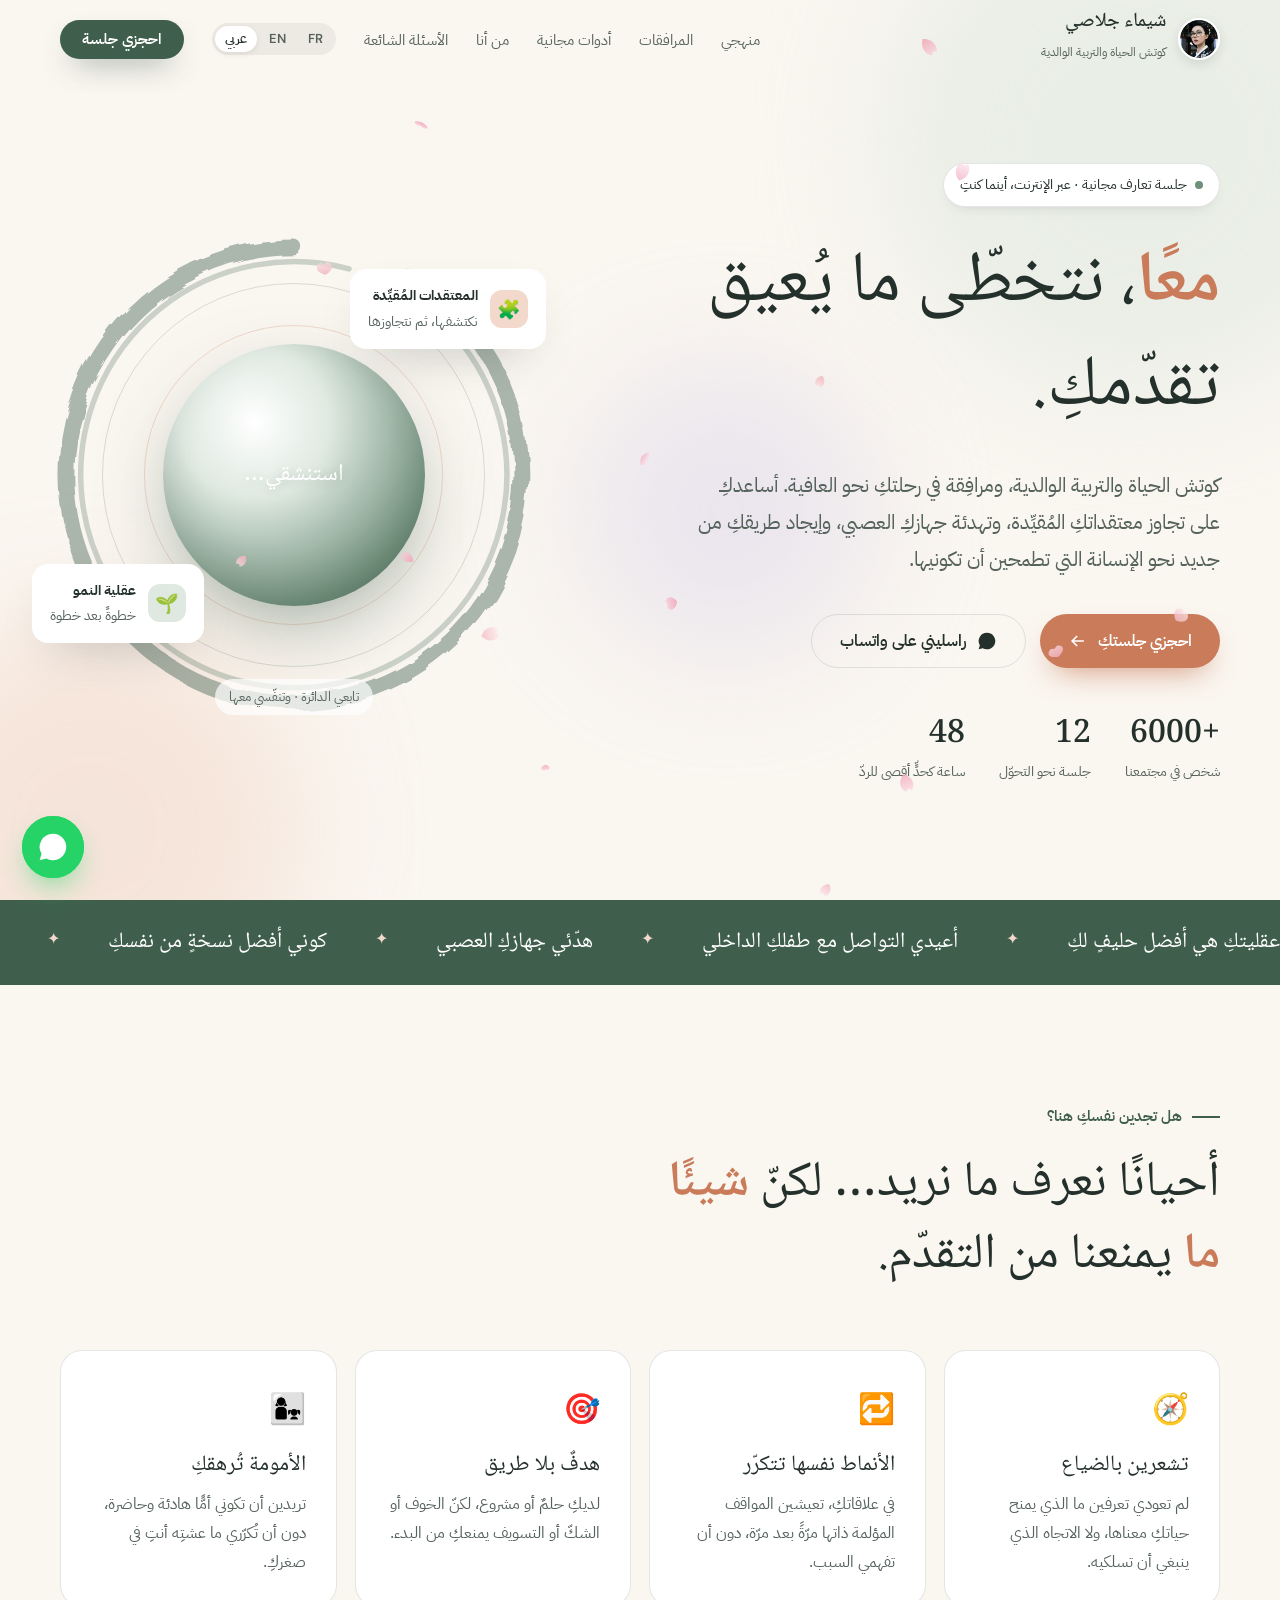
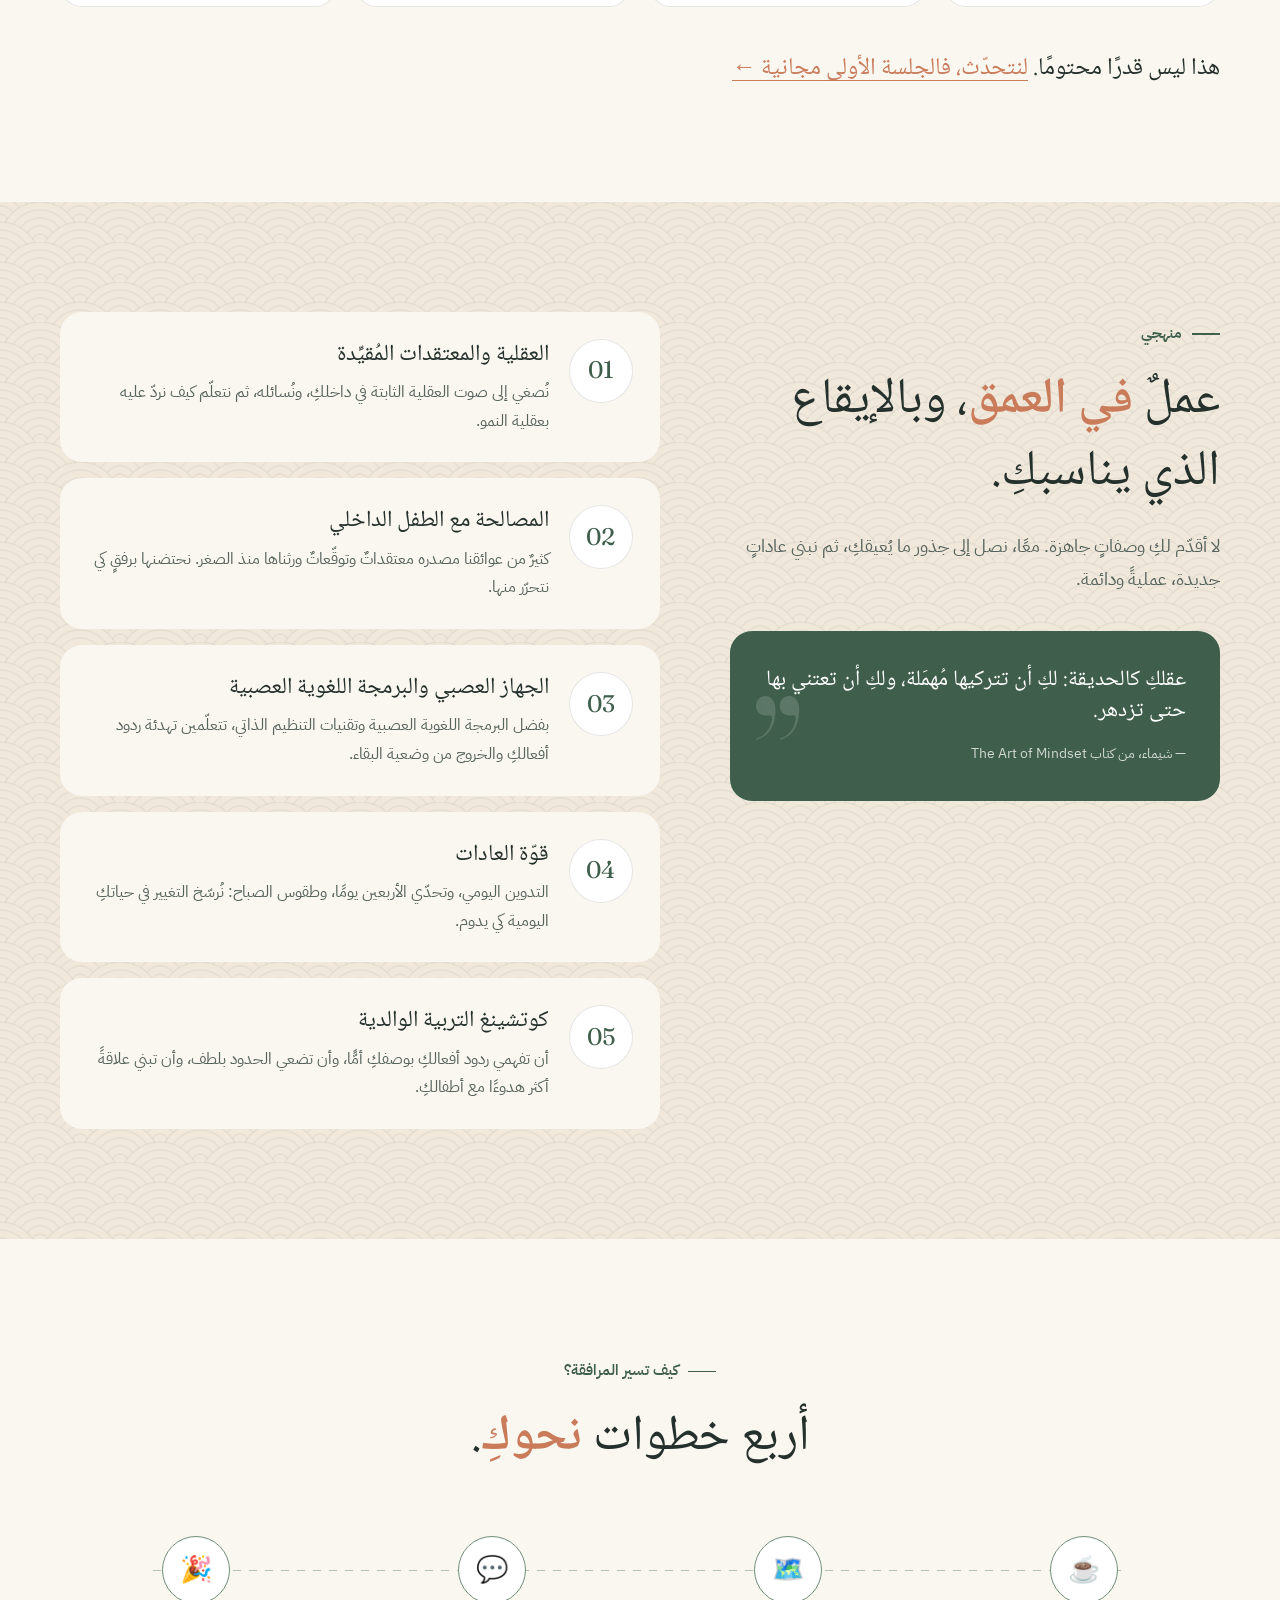
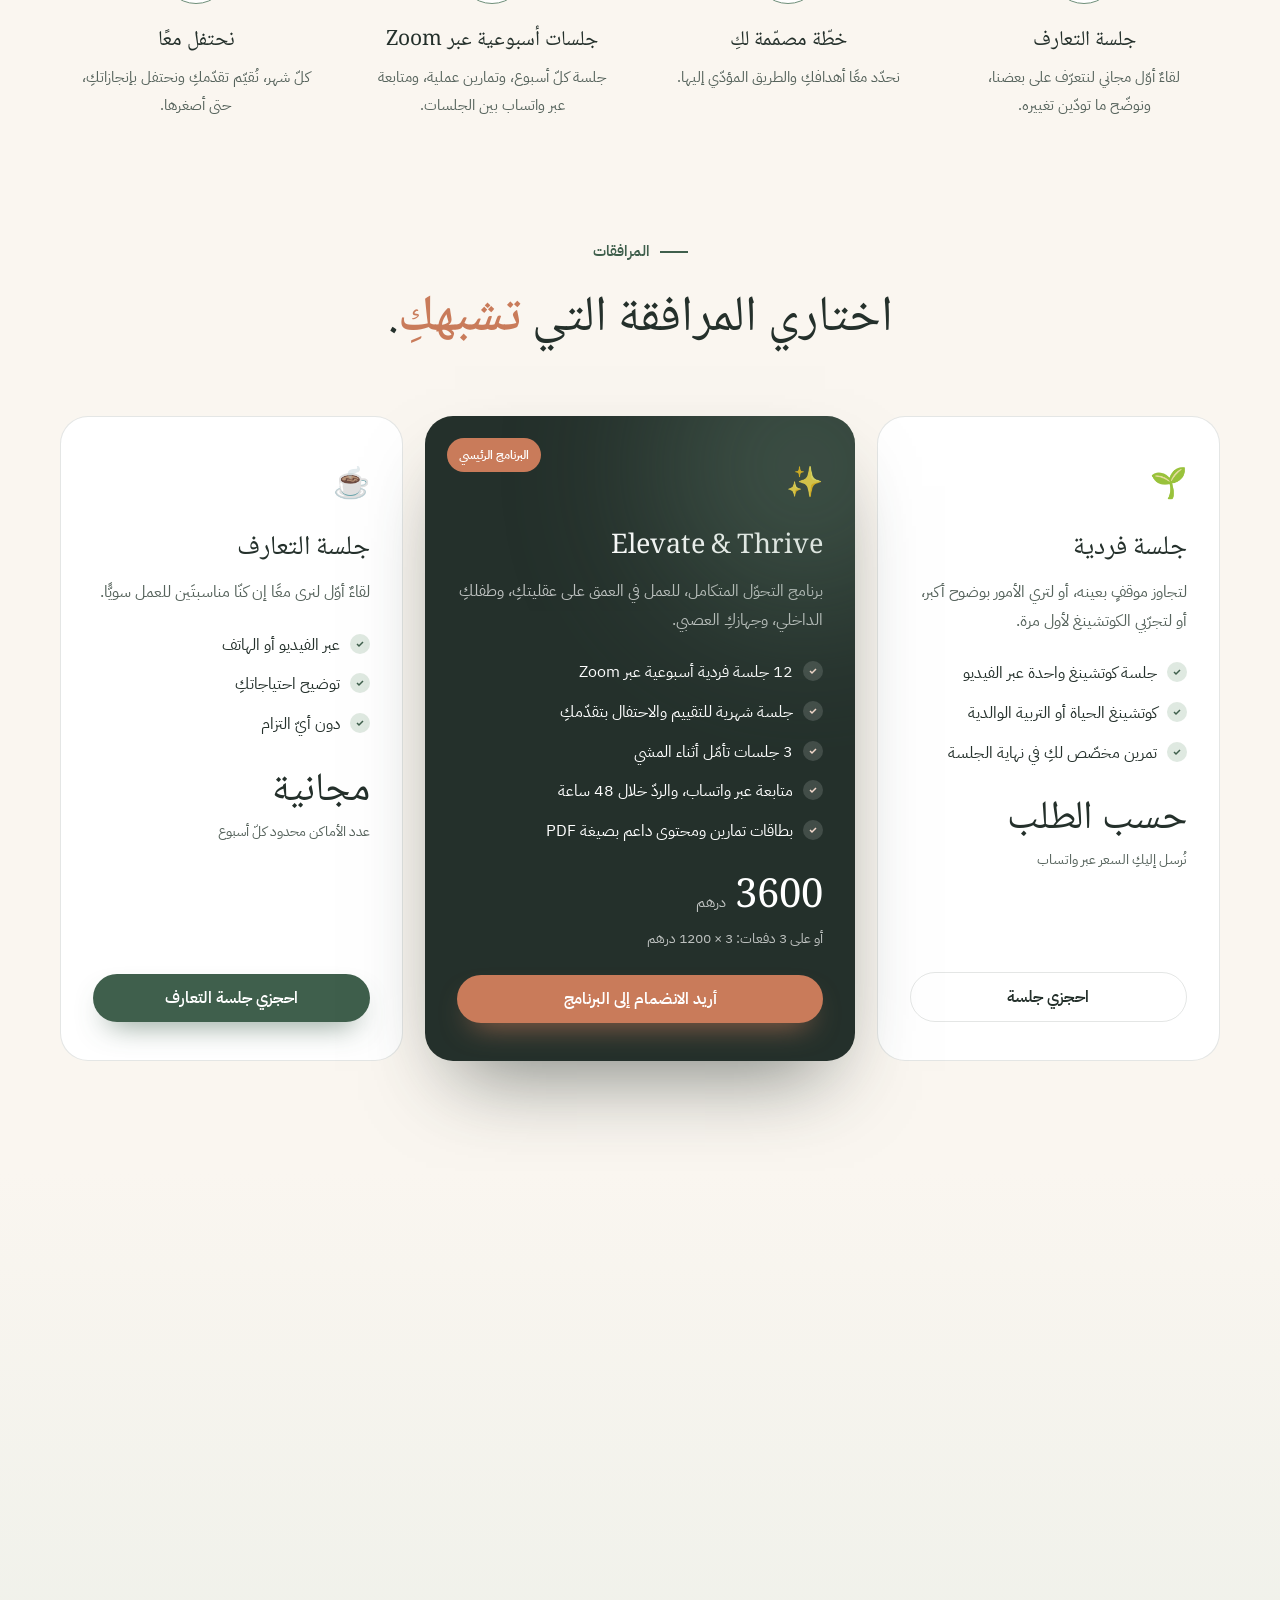
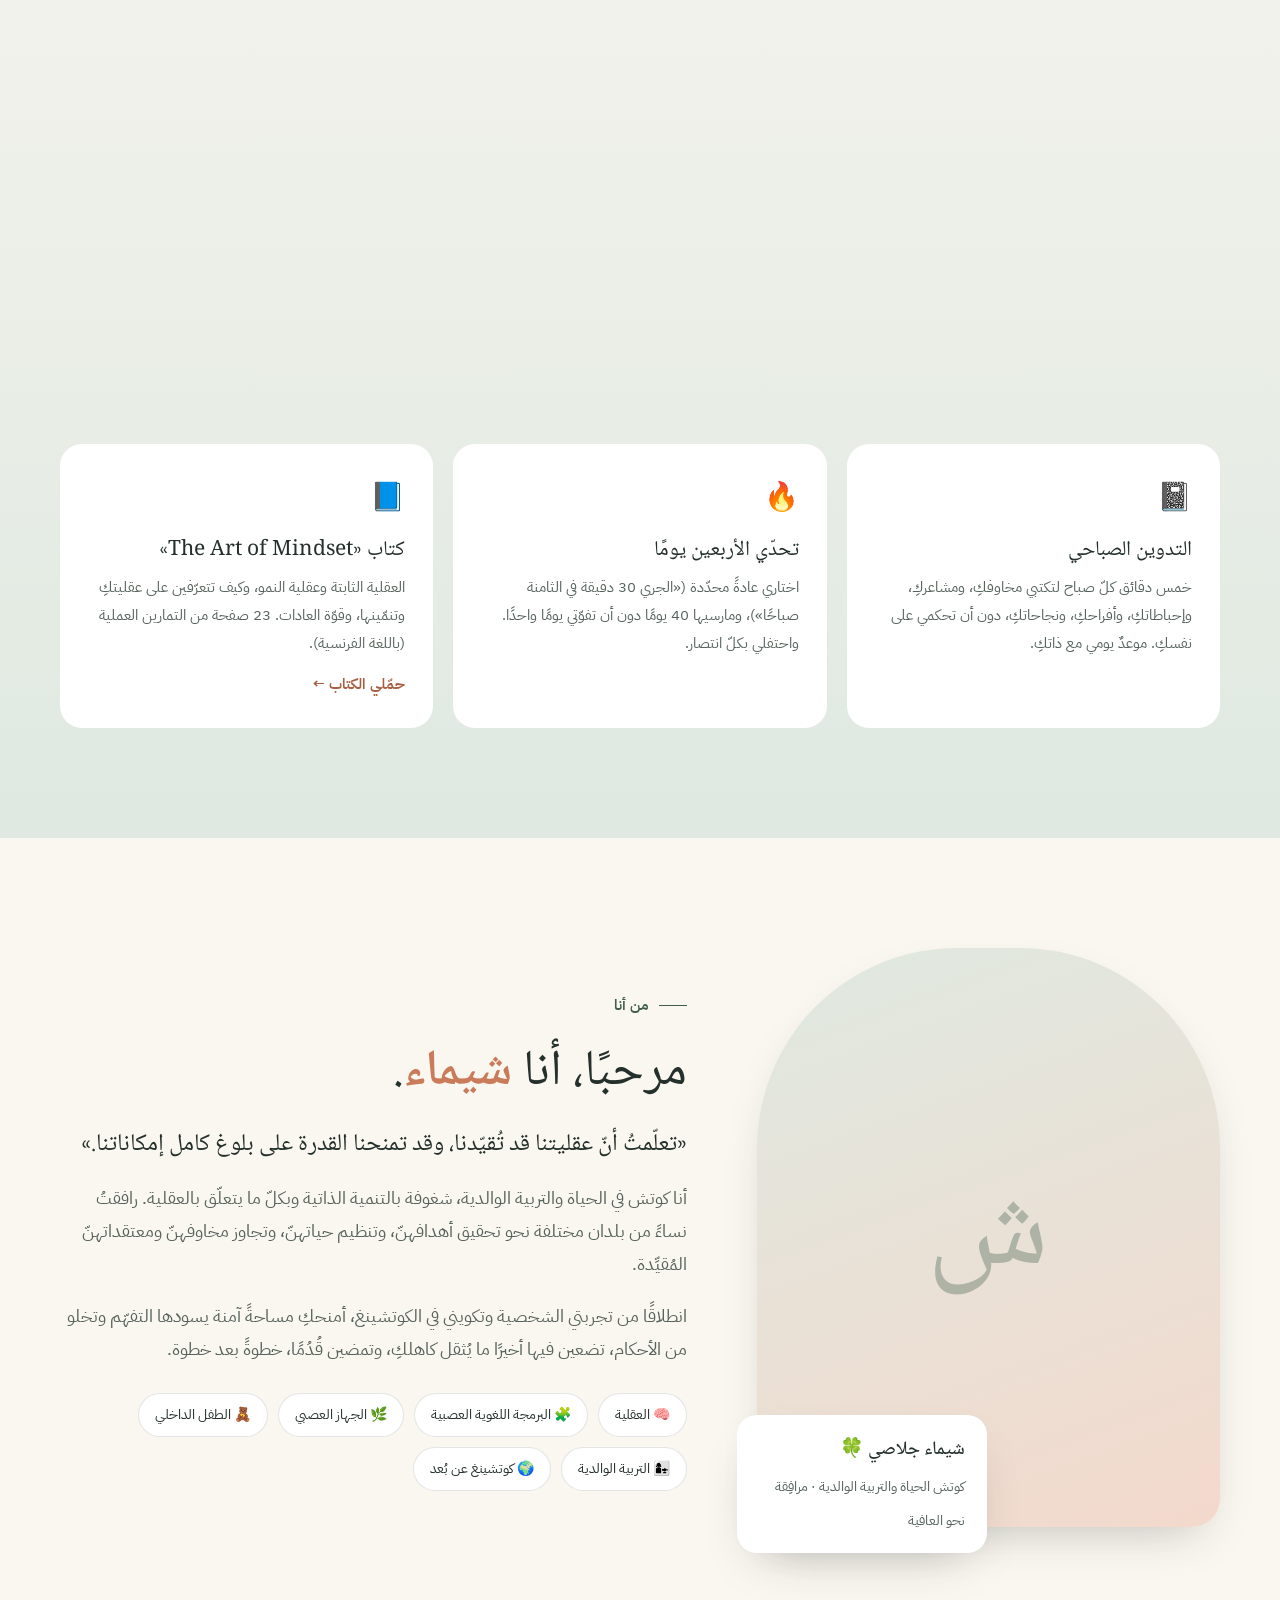
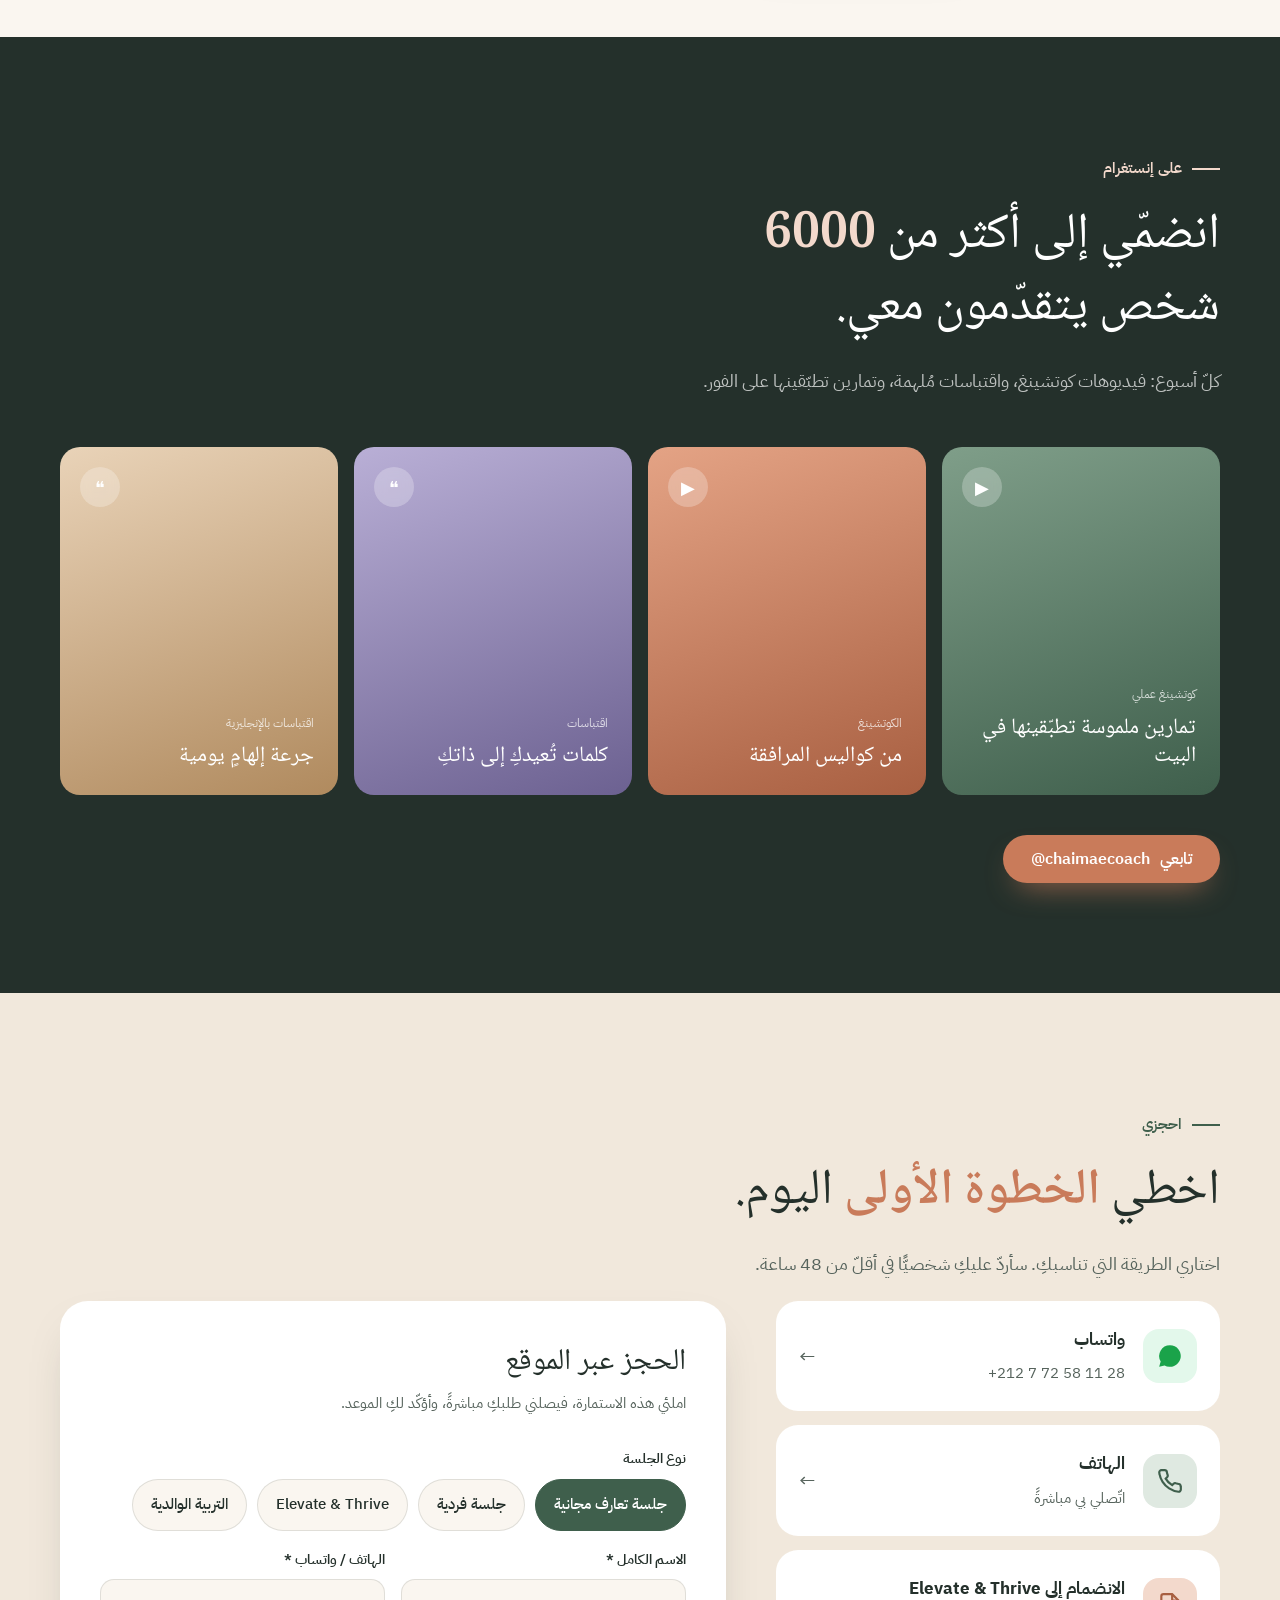
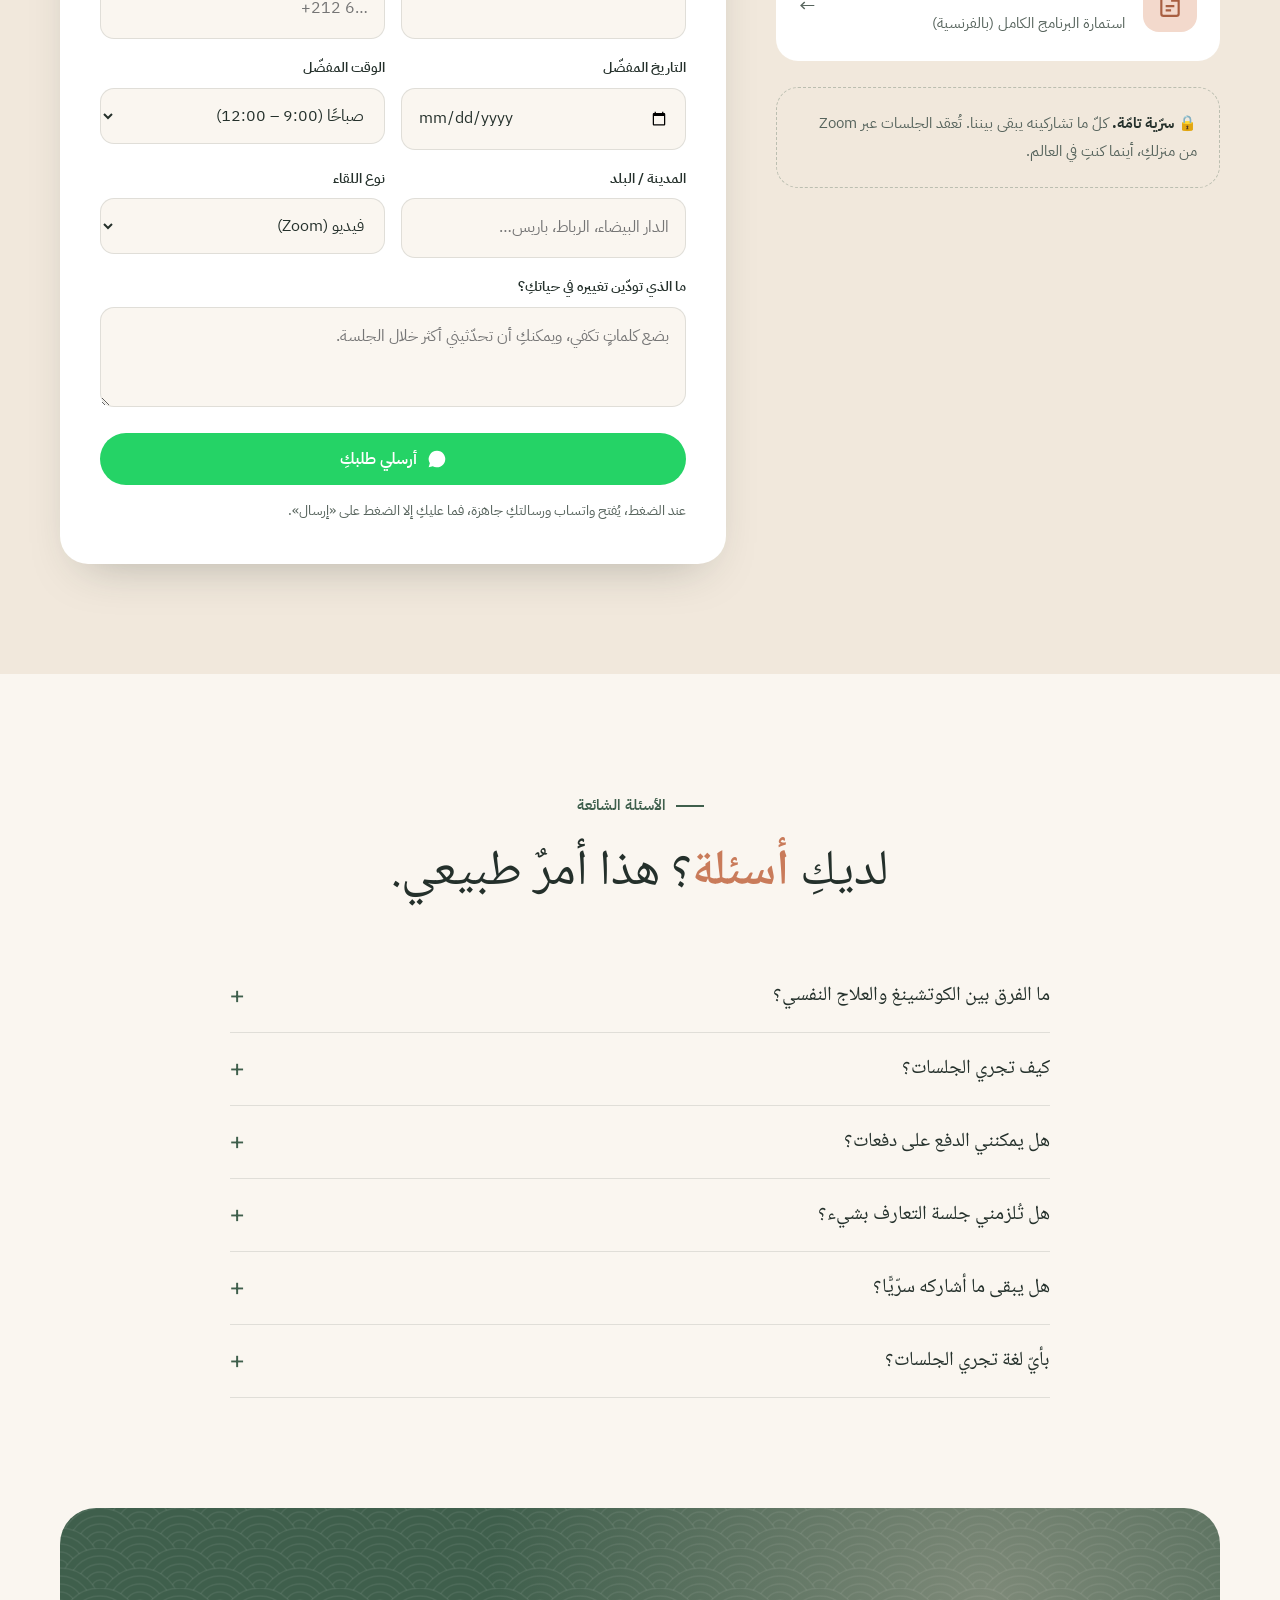
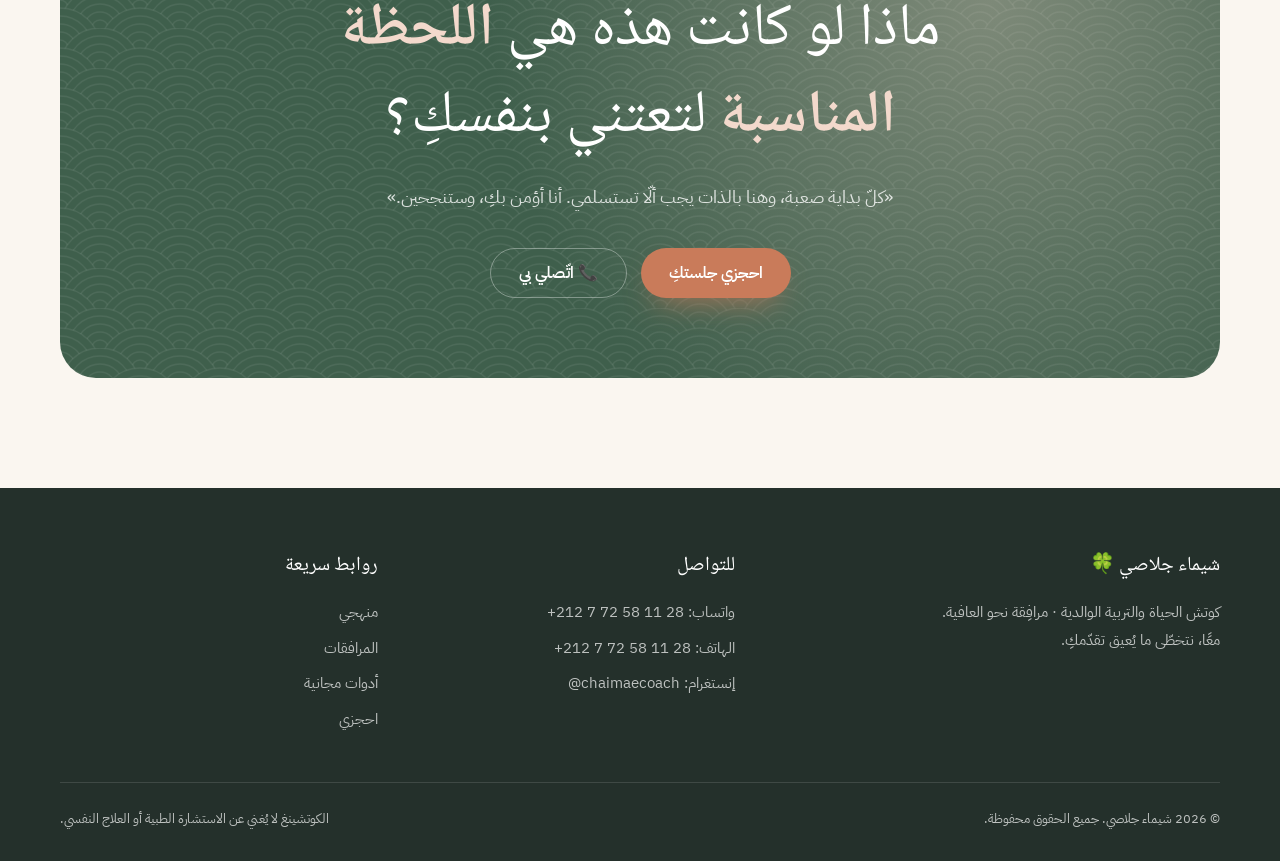
==== commit a397193d: "Add sakura petals, enso and seigaiha patterns" ====
--- a/ar.html
+++ b/ar.html
@@ -59,7 +59,7 @@
       </div>
     </div>
     <div class="orb-wrap reveal d2">
-      <div class="ring r1"></div><div class="ring r2"></div><div class="ring r3"></div>
+      <svg class="enso" viewBox="0 0 200 200" aria-hidden="true"><defs><filter id="brush" x="-10%" y="-10%" width="120%" height="120%"><feTurbulence type="fractalNoise" baseFrequency=".05" numOctaves="3" seed="8"/><feDisplacementMap in="SourceGraphic" scale="5"/></filter></defs><path filter="url(#brush)" d="M146 20.3A92 92 0 1 1 100 8"/><path class="thin" d="M165.9 44.7A86 86 0 1 1 122.3 16.9"/></svg><div class="ring r2"></div><div class="ring r3"></div>
       <div class="orb" title="تنفّسي معي"><span id="orbText">استنشقي…</span></div>
       <div class="float-card fc1"><div class="ic">🧩</div><div><b>المعتقدات المُقيِّدة</b><br><span style="color:var(--ink-soft)">نكتشفها، ثم نتجاوزها</span></div></div>
       <div class="float-card fc2"><div class="ic">🌱</div><div><b>عقلية النمو</b><br><span style="color:var(--ink-soft)">خطوةً بعد خطوة</span></div></div>
--- a/style.css
+++ b/style.css
@@ -296,6 +296,17 @@
 @keyframes pulse{to{transform:scale(1.6);opacity:0}}
 .fab-tip{position:absolute;right:76px;background:#fff;color:var(--ink);padding:10px 14px;border-radius:12px;font-size:14px;white-space:nowrap;box-shadow:var(--shadow);opacity:0;transform:translateX(10px);transition:.3s;pointer-events:none}
 .fab:hover .fab-tip{opacity:1;transform:none}
+
+/* Japanese touches: sakura, ensō, seigaiha */
+#sakura{position:fixed;inset:0;width:100%;height:100%;pointer-events:none;z-index:45}
+.enso{position:absolute;inset:-3%;width:106%;height:106%;overflow:visible;animation:spin 90s linear infinite}
+.enso path{fill:none;stroke:var(--sage-deep);stroke-opacity:.42;stroke-width:6;stroke-linecap:round;
+  stroke-dasharray:560;stroke-dashoffset:560;animation:enso-draw 2.8s cubic-bezier(.6,.05,.3,1) .4s forwards}
+.enso path.thin{stroke-width:2.2;stroke-opacity:.25;animation-delay:.7s}
+@keyframes enso-draw{to{stroke-dashoffset:0}}
+.approach{background:var(--seigaiha,none) 0 0/80px 40px,var(--sand);animation:waves 80s linear infinite}
+@keyframes waves{to{background-position:80px 40px,0 0}}
+.final-box{background:radial-gradient(circle at 80% 20%,rgba(243,217,204,.35),transparent 50%),var(--seigaiha-dark,none) 0 0/80px 40px,var(--sage-deep)}
 
 /* Phone numbers always read left-to-right */
 .ltr{direction:ltr;unicode-bidi:isolate;display:inline-block}
